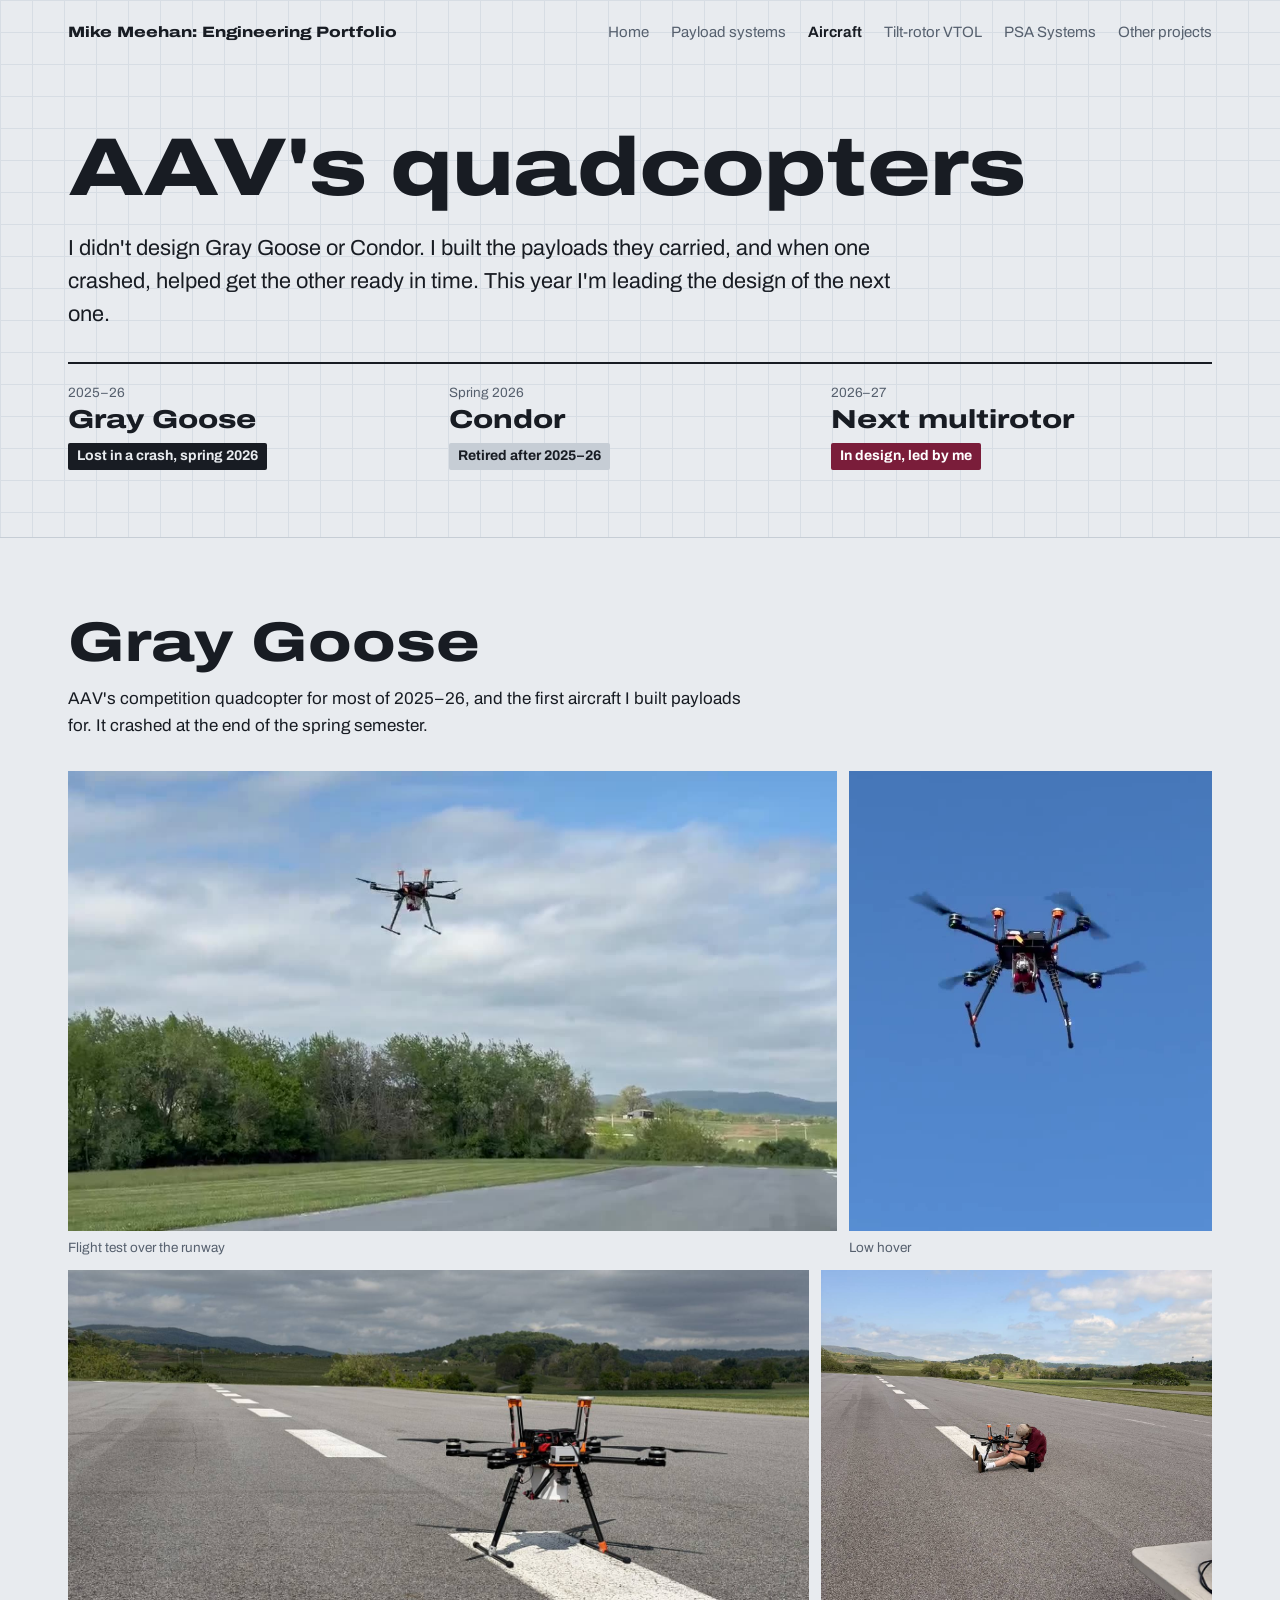
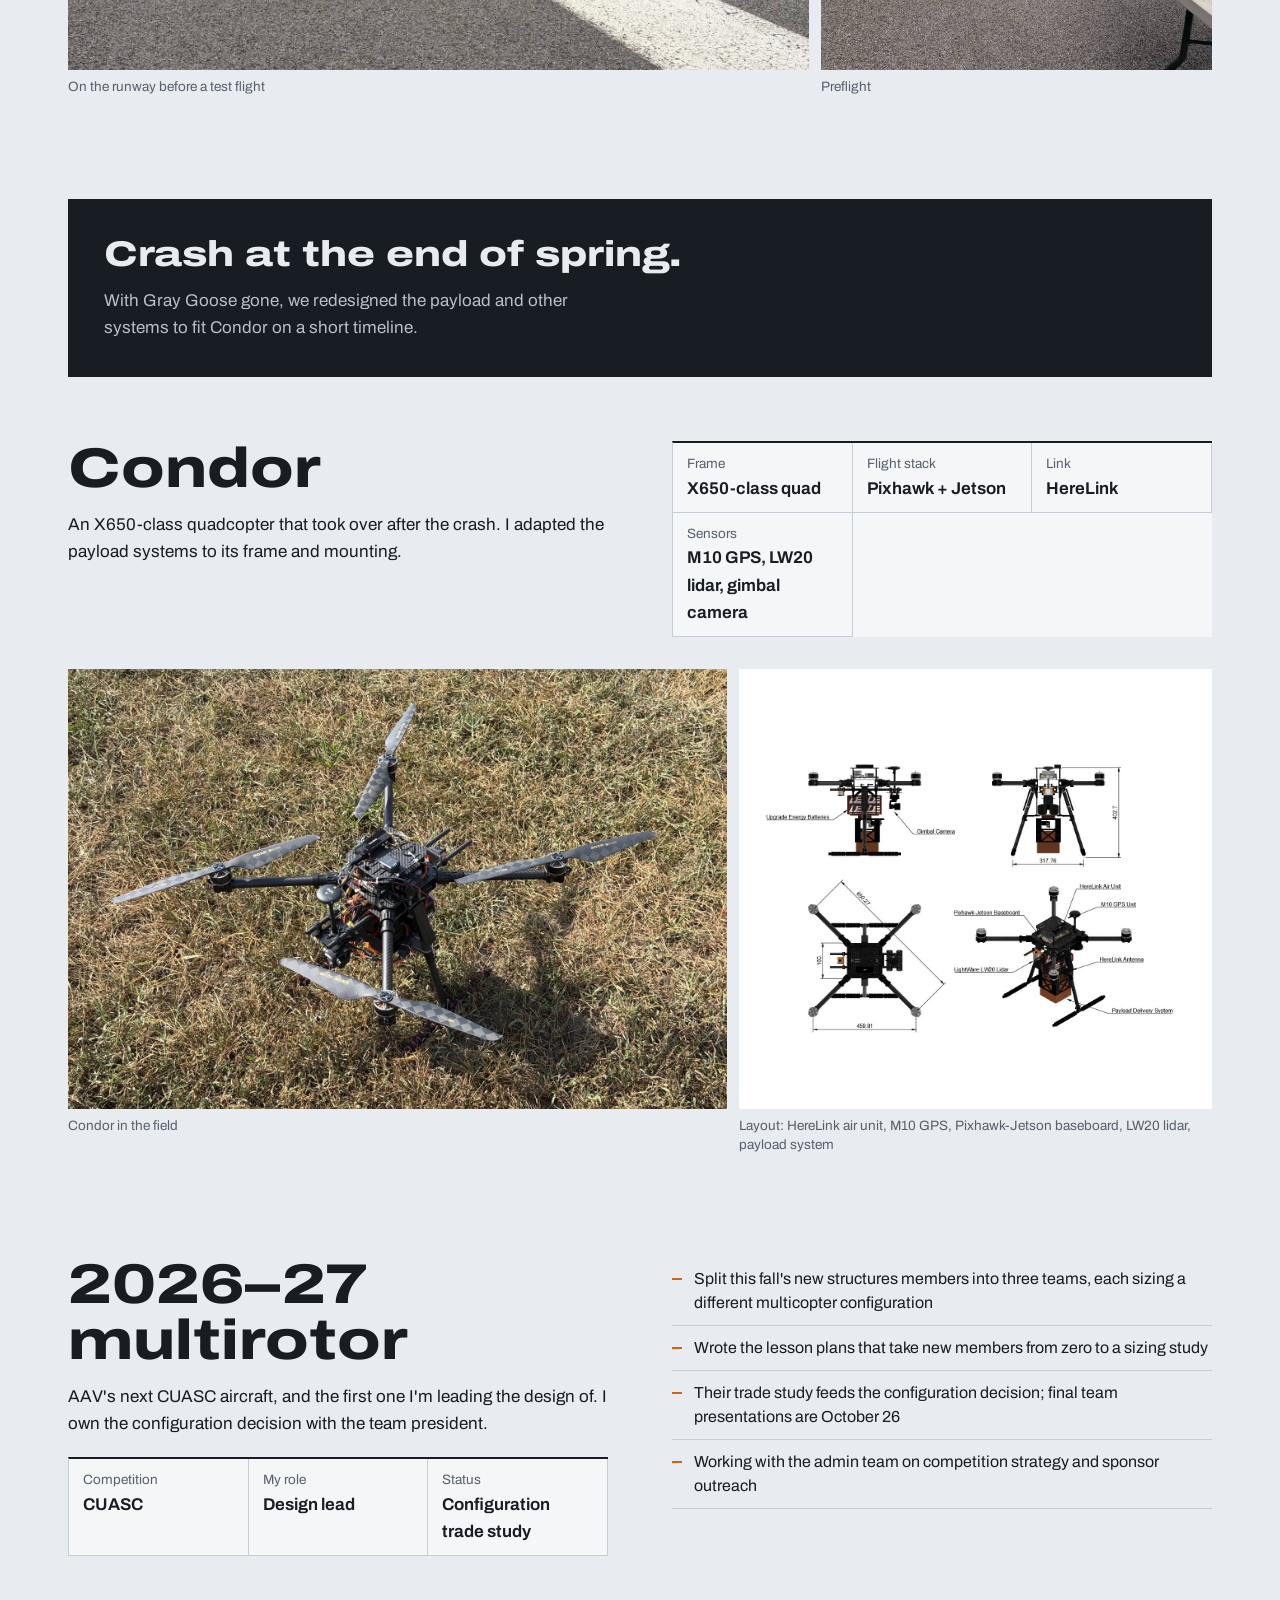
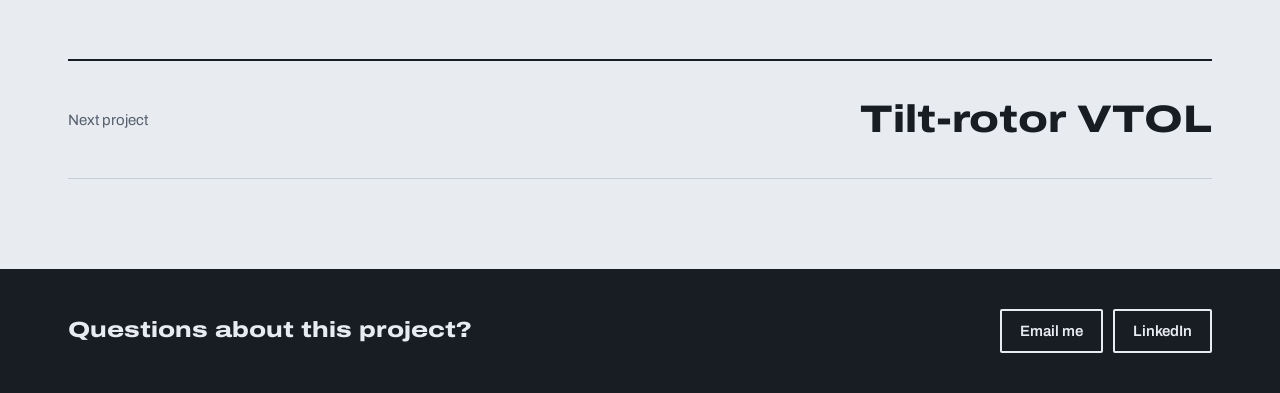
==== aircraft.html @ f9f67d90 "Portfolio site: home, payload, aircraft, VTOL, PSA, other projects Co-Authored-By: Claude Opus 5.5 <" ====
<!doctype html>
<html lang="en">
<head>
<meta charset="utf-8">
<meta name="viewport" content="width=device-width, initial-scale=1">
<title>AAV's Quadcopters | Mike Meehan</title>
<meta name="description" content="Gray Goose, Condor, and the 2026–27 multirotor Mike Meehan is leading the design of for the Autonomous Aerial Vehicle Team at Virginia Tech.">
<link rel="icon" href="img/hokiebird.webp">
<link rel="preload" href="fonts/archivo.woff2" as="font" type="font/woff2" crossorigin>
<link rel="stylesheet" href="css/site.css">
</head>
<body>

<div class="blueprint">
  <div class="wrap">
    <header class="site-header">
      <a class="brand" href="index.html">Mike Meehan: Engineering Portfolio</a>
      <nav class="nav" aria-label="Primary">
        <a href="index.html">Home</a>
        <a href="payload.html">Payload systems</a>
        <a href="aircraft.html" aria-current="page">Aircraft</a>
        <a href="vtol.html">Tilt-rotor VTOL</a>
        <a href="psa.html">PSA Systems</a>
        <a href="other-projects.html">Other projects</a>
      </nav>
    </header>
    <div class="page-head">
      <h1 class="page-title">AAV's quadcopters</h1>
      <p class="page-intro">I didn't design Gray Goose or Condor. I built the payloads they carried, and when one crashed, helped get the other ready in time. This year I'm leading the design of the next one.</p>
      <ol class="lineage">
        <li><a href="#graygoose"><small>2025–26</small><b>Gray Goose</b><span class="chip chip-dark">Lost in a crash, spring 2026</span></a></li>
        <li><a href="#condor"><small>Spring 2026</small><b>Condor</b><span class="chip chip-gray">Retired after 2025–26</span></a></li>
        <li><a href="#next"><small>2026–27</small><b>Next multirotor</b><span class="chip">In design, led by me</span></a></li>
      </ol>
    </div>
  </div>
</div>

<main class="wrap body">
  <section id="graygoose" class="block">
    <div class="split">
      <div>
        <h2 class="h-big" style="margin-bottom:14px">Gray Goose</h2>
        <p>AAV's competition quadcopter for most of 2025–26, and the first aircraft I built payloads for. It crashed at the end of the spring semester.</p>
      </div>
      <!-- Fill in the specs and remove the hidden attribute to show this table. -->
      <dl class="tb" hidden>
        <div><dt>Frame</dt><dd>[frame / class]</dd></div>
        <div><dt>Flight stack</dt><dd>[autopilot / companion]</dd></div>
        <div><dt>MTOW</dt><dd>[lb]</dd></div>
        <div><dt>My part</dt><dd>Payload integration</dd></div>
      </dl>
    </div>
    <div class="row">
      <figure style="flex:3 1 520px">
        <div class="media sky" style="--h:460px"><video src="video/graygoose-flight-wide.mp4" poster="video/graygoose-flight-wide.jpg" autoplay muted loop playsinline aria-label="Gray Goose flying above a runway"></video></div>
        <figcaption class="cap">Flight test over the runway</figcaption>
      </figure>
      <figure style="flex:1 1 280px">
        <div class="media sky tall" style="--h:460px"><video src="video/graygoose-flight-close.mp4" poster="video/graygoose-flight-close.jpg" autoplay muted loop playsinline aria-label="Gray Goose hovering close to the camera"></video></div>
        <figcaption class="cap">Low hover</figcaption>
      </figure>
    </div>
    <div class="row">
      <figure style="flex:2 1 520px">
        <div class="media" style="--h:400px"><img src="img/graygoose-runway.jpg" alt="Gray Goose on a runway with mountains behind" loading="lazy"></div>
        <figcaption class="cap">On the runway before a test flight</figcaption>
      </figure>
      <figure style="flex:1 1 280px">
        <div class="media tall" style="--h:400px"><img src="img/graygoose-runway-prep.jpg" alt="Team member prepping Gray Goose on the runway" loading="lazy"></div>
        <figcaption class="cap">Preflight</figcaption>
      </figure>
    </div>
  </section>

  <section id="condor" class="block">
    <div class="callout">
      <b>Crash at the end of spring.</b>
      <span>With Gray Goose gone, we redesigned the payload and other systems to fit Condor on a short timeline.</span>
    </div>
    <div class="split">
      <div>
        <h2 class="h-big" style="margin-bottom:14px">Condor</h2>
        <p>An X650-class quadcopter that took over after the crash. I adapted the payload systems to its frame and mounting.</p>
      </div>
      <dl class="tb">
        <div><dt>Frame</dt><dd>X650-class quad</dd></div>
        <div><dt>Flight stack</dt><dd>Pixhawk + Jetson</dd></div>
        <div><dt>Link</dt><dd>HereLink</dd></div>
        <div><dt>Sensors</dt><dd>M10 GPS, LW20 lidar, gimbal camera</dd></div>
      </dl>
    </div>
    <div class="row">
      <figure style="flex:3 1 520px">
        <div class="media" style="--h:440px"><img src="img/condor-0580.jpg" alt="Condor quadcopter sitting on dry grass, seen from above" loading="lazy"></div>
        <figcaption class="cap">Condor in the field</figcaption>
      </figure>
      <figure style="flex:2 1 380px">
        <div class="sheet" style="--h:440px"><img src="img/condor-layout.jpg" alt="Four-view drawing of Condor with component labels" loading="lazy"></div>
        <figcaption class="cap">Layout: HereLink air unit, M10 GPS, Pixhawk-Jetson baseboard, LW20 lidar, payload system</figcaption>
      </figure>
    </div>
  </section>

  <section id="next" class="block">
    <div class="split">
      <div>
        <h2 class="h-big" style="margin-bottom:14px">2026–27 multirotor</h2>
        <p style="margin-bottom:20px">AAV's next CUASC aircraft, and the first one I'm leading the design of. I own the configuration decision with the team president.</p>
        <dl class="tb">
          <div><dt>Competition</dt><dd>CUASC</dd></div>
          <div><dt>My role</dt><dd>Design lead</dd></div>
          <div><dt>Status</dt><dd>Configuration trade study</dd></div>
        </dl>
      </div>
      <ul class="ticks">
        <li>Split this fall's new structures members into three teams, each sizing a different multicopter configuration</li>
        <li>Wrote the lesson plans that take new members from zero to a sizing study</li>
        <li>Their trade study feeds the configuration decision; final team presentations are October 26</li>
        <li>Working with the admin team on competition strategy and sponsor outreach</li>
      </ul>
    </div>
    <!-- Add a trade study figure or concept CAD here once the configuration is picked:
    <figure>
      <div class="sheet" style="--h:440px"><img src="img/multirotor-concept.jpg" alt="" loading="lazy"></div>
      <figcaption class="cap"></figcaption>
    </figure>
    -->
  </section>

  <a class="next" href="vtol.html"><span>Next project</span><b>Tilt-rotor VTOL</b></a>
</main>

<footer class="footer-mini">
  <div class="wrap">
    <p>Questions about this project?</p>
    <div class="cta">
      <a class="btn btn-light" href="mailto:mike.r.meehan01@gmail.com">Email me</a>
      <a class="btn btn-light" href="https://www.linkedin.com/in/michael-r-meehan" target="_blank" rel="noopener">LinkedIn</a>
      <a class="btn btn-light resume-link" href="resume.pdf" target="_blank" rel="noopener" hidden>Resume (PDF)</a>
    </div>
  </div>
</footer>

<script src="js/site.js"></script>
</body>
</html>
---- css/site.css ----
@font-face{font-family:"Archivo";src:url("../fonts/archivo.woff2") format("woff2");font-weight:100 900;font-stretch:62% 125%;font-display:swap}

:root{
  --ground:#E8EBEF;
  --panel:#F4F6F8;
  --ink:#181C23;
  --body:#3E4753;
  --steel:#56606E;
  --line:#C6CDD5;
  --grid:#D7DDE4;
  --maroon:#7A1D3A;
  --orange:#D9600F;
  --dash:#8E99A7;
  --slot:#DCE1E7;
  --sky:#3F6FA8;
}

*{box-sizing:border-box}
html{scroll-behavior:smooth}
body{margin:0;background:var(--ground);color:var(--ink);font-family:"Archivo",system-ui,sans-serif;font-size:17px;line-height:1.6;-webkit-font-smoothing:antialiased}
img,video{display:block;max-width:100%}
a{color:var(--ink);text-decoration-color:var(--maroon);text-decoration-thickness:2px;text-underline-offset:3px}
a:hover{color:var(--maroon)}
:focus-visible{outline:3px solid var(--orange);outline-offset:3px}
h1,h2,h3,p,ul,ol,dl,figure{margin:0}

.wide{font-variation-settings:"wdth" 125}
.semi{font-variation-settings:"wdth" 112}
.wrap{max-width:1240px;margin:0 auto;padding:0 clamp(16px,4vw,48px)}
.blueprint{background-color:var(--ground);background-image:linear-gradient(var(--grid) 1px,transparent 1px),linear-gradient(90deg,var(--grid) 1px,transparent 1px);background-size:32px 32px;border-bottom:1px solid var(--line)}

/* Header */
.site-header{display:flex;justify-content:space-between;align-items:center;gap:8px 24px;padding:10px 0;flex-wrap:wrap}
.brand{font-variation-settings:"wdth" 125;font-weight:800;font-size:15px;text-decoration:none;min-height:44px;display:inline-flex;align-items:center}
.nav{display:flex;flex-wrap:wrap;column-gap:22px;font-size:15px}
.nav a{color:var(--steel);text-decoration:none;display:inline-flex;align-items:center;min-height:44px}
.nav a:hover{color:var(--ink)}
.nav a[aria-current="page"]{color:var(--ink);font-weight:650}

/* Buttons */
.btn{display:inline-flex;align-items:center;min-height:44px;padding:0 18px;border:2px solid var(--ink);background:var(--ground);text-decoration:none;font-weight:600;font-size:15px;border-radius:2px}
.btn:hover{border-color:var(--maroon);color:var(--maroon)}
.btn-solid{background:var(--ink);color:var(--panel)}
.btn-solid:hover{background:var(--maroon);color:#fff}
.btn-light{background:transparent;border-color:var(--ground);color:var(--ground)}
.btn-light:hover{background:var(--ground);color:var(--ink);border-color:var(--ground)}
.btn-light.fill{background:var(--ground);color:var(--ink)}
.btn-light.fill:hover{background:var(--maroon);border-color:var(--maroon);color:#fff}
.cta{display:flex;flex-wrap:wrap;gap:10px}

/* Home hero */
.hero-band{position:relative;overflow:hidden}
.hero-band .wrap{position:relative;z-index:2}
.flyer{position:absolute;z-index:1;top:clamp(64px,6vw,84px);right:max(8px,calc((100% - 1240px) / 2));width:min(42%,520px);pointer-events:none;will-change:transform}
.flyer img{width:100%;height:auto;transform:scaleX(-1)}
@keyframes hover-bob{0%,100%{transform:translate(0,0) rotate(2deg)}50%{transform:translate(-6px,-14px) rotate(-1deg)}}
.bob{animation:hover-bob 5.5s ease-in-out infinite}
.hero{display:flex;flex-wrap:wrap;gap:clamp(24px,4vw,56px);align-items:flex-end;padding:clamp(28px,5vw,64px) 0 clamp(40px,5vw,72px)}
.hero-text{flex:999 1 520px;min-width:0}
.hero-name{font-size:clamp(56px,9vw,132px);font-weight:800;line-height:.94;letter-spacing:-.01em;margin-bottom:26px}
.hero-name span{color:var(--maroon)}
.lede{font-size:clamp(19px,1.8vw,23px);line-height:1.45;max-width:30em;margin-bottom:26px}
.hero .cta{margin-bottom:36px}
.roles{display:grid;grid-template-columns:repeat(auto-fit,minmax(180px,1fr));border-top:2px solid var(--ink);background:rgba(232,235,239,.9)}
.roles div{padding:12px 16px 4px 0}
.roles b{display:block;font-size:15.5px}
.roles span{display:block;font-size:14.5px;color:var(--steel);line-height:1.4}
.hero-bird{flex:1 1 360px;min-width:0;max-width:560px;display:flex;justify-content:flex-end;align-items:flex-end;align-self:stretch;min-height:clamp(300px,34vw,480px)}
.hero-bird img{width:52%;max-width:280px;height:auto;transform:scaleX(-1)}

/* Home sections */
.section{padding-top:clamp(56px,7vw,96px)}
.h-big{font-variation-settings:"wdth" 125;font-size:clamp(34px,4.4vw,56px);font-weight:800;line-height:1}
.tiles{display:flex;flex-wrap:wrap;gap:28px 16px;margin-top:24px}
.tiles + .tiles{margin-top:28px}
.tile{display:flex;flex-direction:column;text-decoration:none;color:var(--ink);min-width:0}
.tile-img{overflow:hidden;background:var(--panel);height:var(--h,320px)}
.tile-img img{width:100%;height:100%;object-fit:cover}
.tile-img.sheet img{object-fit:contain}
.tile:hover .tile-img{outline:3px solid var(--maroon);outline-offset:-3px}
.tile-label{padding-top:14px;display:flex;flex-wrap:wrap;align-items:baseline;gap:6px 14px}
.tile-t{font-variation-settings:"wdth" 125;font-size:28px;font-weight:800;line-height:1.1}
.tile:hover .tile-t{text-decoration:underline;text-decoration-color:var(--maroon);text-decoration-thickness:3px;text-underline-offset:5px}
.chip{display:inline-block;font-size:14px;font-weight:700;color:#fff;background:var(--maroon);padding:2px 9px;border-radius:2px}
.chip-dark{background:var(--ink);color:var(--ground)}
.chip-gray{background:var(--line);color:var(--ink)}
.stat-tile{background:var(--ink);color:var(--ground);display:flex;flex-direction:column;justify-content:flex-end;padding:24px}
.stat-tile b{font-variation-settings:"wdth" 125;font-size:clamp(44px,5vw,64px);font-weight:800;line-height:1}
.stat-tile span{font-size:15px;color:#B7BFC9;margin-top:6px}

.log-wrap{display:flex;flex-wrap:wrap;gap:24px clamp(24px,5vw,72px);padding:clamp(72px,8vw,112px) 0}
.log-wrap h2{flex:1 1 320px}
.log{flex:2 1 520px;min-width:0;padding:0;list-style:none;border-top:2px solid var(--ink)}
.log li{display:grid;grid-template-columns:130px minmax(0,1fr);gap:16px;padding:14px 0;border-bottom:1px solid var(--line)}
.log time{font-weight:700}
.log li.future{color:var(--maroon);font-weight:600}

/* Footers */
.footer-big{background:var(--ink);color:var(--ground);padding:clamp(56px,8vw,96px) 0 36px}
.footer-big .inner{display:flex;flex-wrap:wrap;gap:32px;align-items:flex-end;justify-content:space-between}
.footer-big h2{font-size:clamp(40px,6vw,80px);font-weight:800;line-height:1;margin-bottom:18px}
.footer-big p{max-width:34em;font-size:18px;color:#B7BFC9;margin-bottom:26px}
.footer-big small{display:block;margin-top:48px;font-size:13.5px;color:var(--dash)}
.footer-mini{background:var(--ink);color:var(--ground);padding:40px 0}
.footer-mini .wrap{display:flex;flex-wrap:wrap;gap:16px 32px;align-items:center;justify-content:space-between}
.footer-mini p{font-variation-settings:"wdth" 125;font-size:22px;font-weight:800}

/* Project pages */
.page-head{padding:clamp(36px,5vw,72px) 0 clamp(36px,4vw,56px)}
.page-title{font-variation-settings:"wdth" 125;font-size:clamp(42px,6.4vw,88px);font-weight:800;line-height:.98;letter-spacing:-.01em;max-width:13em;margin-bottom:24px}
.page-intro{font-size:clamp(19px,1.7vw,22px);line-height:1.5;max-width:38em;margin-bottom:32px}
.body{padding-top:clamp(48px,6vw,80px);padding-bottom:clamp(56px,7vw,96px)}
.tb{display:grid;grid-template-columns:repeat(auto-fit,minmax(170px,1fr));border-top:2px solid var(--ink);border-left:1px solid var(--line);background:var(--panel)}
.tb div{padding:10px 14px;border-right:1px solid var(--line);border-bottom:1px solid var(--line)}
.tb dt{font-size:13.5px;color:var(--steel)}
.tb dd{margin:0;font-weight:650}
.tb dd.win{color:var(--maroon)}
.tb.one{grid-template-columns:1fr}
.tb.specs dd{font-size:21px;font-variation-settings:"wdth" 112;font-weight:700;line-height:1.25}
.split{display:flex;flex-wrap:wrap;gap:24px clamp(24px,5vw,72px);margin-bottom:32px}
.split > *{flex:1 1 420px;min-width:0}
.split p{max-width:40em}
.ticks{padding:0;list-style:none}
.ticks li{position:relative;padding:10px 0 10px 22px;border-bottom:1px solid var(--line);font-size:16px;line-height:1.5}
.ticks li::before{content:"";position:absolute;left:0;top:21px;width:10px;height:2px;background:var(--orange)}
.h-sec{font-variation-settings:"wdth" 125;font-size:clamp(32px,4.2vw,56px);font-weight:800;line-height:1}
.h-sub{font-variation-settings:"wdth" 112;font-size:clamp(22px,2.4vw,28px);font-weight:750;margin-bottom:6px}
.muted{color:var(--steel)}
.sec-h{display:flex;flex-wrap:wrap;align-items:baseline;gap:8px 18px;padding-top:20px;border-top:3px solid var(--ink);margin-bottom:24px}
.block{margin-bottom:clamp(64px,8vw,112px)}

/* Media */
.row{display:flex;flex-wrap:wrap;gap:12px;margin-bottom:12px}
.row.gap-after{margin-bottom:clamp(48px,6vw,72px)}
.row figure{min-width:0}
.row figure.clip{max-width:440px}
.media,.sheet{height:var(--h,400px);overflow:hidden}
.media{background:var(--panel)}
.media.sky{background:var(--sky)}
.media img,.media video{width:100%;height:100%;object-fit:cover}
.sheet{background:#fff;display:flex;align-items:center;justify-content:center;padding:14px}
.sheet img{max-width:100%;max-height:100%;object-fit:contain}
.cap{font-size:13.5px;color:var(--steel);padding-top:8px;line-height:1.4}

/* Payload category links */
.cats{display:flex;flex-wrap:wrap;gap:12px;margin-bottom:clamp(56px,7vw,96px)}
.cat{flex:1 1 380px;min-width:0;display:flex;gap:18px;text-decoration:none;background:var(--panel);border:1px solid var(--line);border-top:3px solid var(--ink)}
.cat:hover{border-top-color:var(--maroon)}
.cat:hover .cat-t{color:var(--maroon)}
.cat-img{flex:0 0 38%;min-height:150px;overflow:hidden;background:#fff}
.cat-img img{width:100%;height:100%;object-fit:cover}
.cat-img.contain img{object-fit:contain;padding:8px}
.cat-text{padding:18px 18px 18px 0;display:flex;flex-direction:column;justify-content:center;gap:4px}
.cat-text small{font-size:13.5px;color:var(--steel)}
.cat-t{font-variation-settings:"wdth" 125;font-size:clamp(22px,2.2vw,28px);font-weight:800;line-height:1.1}
.cat-text span{font-size:15px;color:var(--body)}

/* Aircraft */
.lineage{padding:0;list-style:none;display:grid;grid-template-columns:repeat(auto-fit,minmax(240px,1fr));border-top:2px solid var(--ink)}
.lineage li{padding:14px 18px 16px 0}
.lineage a{text-decoration:none;display:block}
.lineage small{font-size:13.5px;color:var(--steel)}
.lineage b{display:block;font-variation-settings:"wdth" 125;font-size:26px;font-weight:800;line-height:1.15;margin-bottom:6px}
.lineage a:hover b{color:var(--maroon)}
.callout{background:var(--ink);color:var(--ground);padding:clamp(24px,3vw,36px);margin-bottom:clamp(40px,5vw,64px);display:flex;flex-wrap:wrap;gap:12px 40px;align-items:baseline}
.callout b{font-variation-settings:"wdth" 125;font-size:clamp(24px,2.8vw,36px);font-weight:800;line-height:1.1}
.callout span{color:#B7BFC9;max-width:52ch}

/* PSA altitude scale */
.altscale{position:relative;height:460px;background:var(--ink);color:var(--ground);flex:1 1 340px;max-width:460px}
.altscale .tick{position:absolute;left:18px;right:18px;border-top:1px solid #3A4250;font-size:13px;color:#9AA4B1;padding-top:2px}
.altscale .band{position:absolute;left:96px;right:18px;top:12%;height:12%;background:var(--maroon);display:flex;align-items:center;padding:0 14px;font-weight:700;font-size:15px;color:#fff}
.altscale .note{position:absolute;left:96px;right:18px;top:27%;font-size:14px;line-height:1.35}
.altscale .sea{position:absolute;left:18px;right:18px;bottom:0;border-top:2px solid var(--ground);font-size:13px;color:#9AA4B1;padding:4px 0 8px}

/* Other projects */
.kit{display:grid;grid-template-columns:repeat(auto-fit,minmax(220px,1fr));border-top:2px solid var(--ink);margin-bottom:clamp(56px,7vw,88px)}
.kit div{padding:16px 20px 16px 0}
.kit dt{font-weight:700;margin-bottom:4px}
.kit dd{margin:0;color:var(--steel);font-size:15.5px}

.next{display:flex;justify-content:space-between;align-items:center;gap:16px;flex-wrap:wrap;text-decoration:none;padding:28px 0;border-top:2px solid var(--ink);border-bottom:1px solid var(--line)}
.next span{color:var(--steel);font-size:15px}
.next b{font-variation-settings:"wdth" 125;font-size:clamp(26px,3vw,40px);font-weight:800}
.next:hover b{color:var(--maroon)}

[hidden]{display:none !important}

@media (max-width:560px){
  .log li{grid-template-columns:1fr;gap:2px}
  .flyer{width:62%;top:150px;right:0}
  .hero-bird{min-height:0;align-self:auto}
  .hero-bird img{width:44%}
  .media,.sheet,.tile-img{height:auto;aspect-ratio:var(--ar,4/3)}
  .media.tall{--ar:3/4}
  .cat{flex-direction:column;gap:0}
  .cat-img{flex-basis:auto;height:160px}
  .cat-text{padding:16px}
}
@media (prefers-reduced-motion:reduce){
  html{scroll-behavior:auto}
  .bob{animation:none}
}
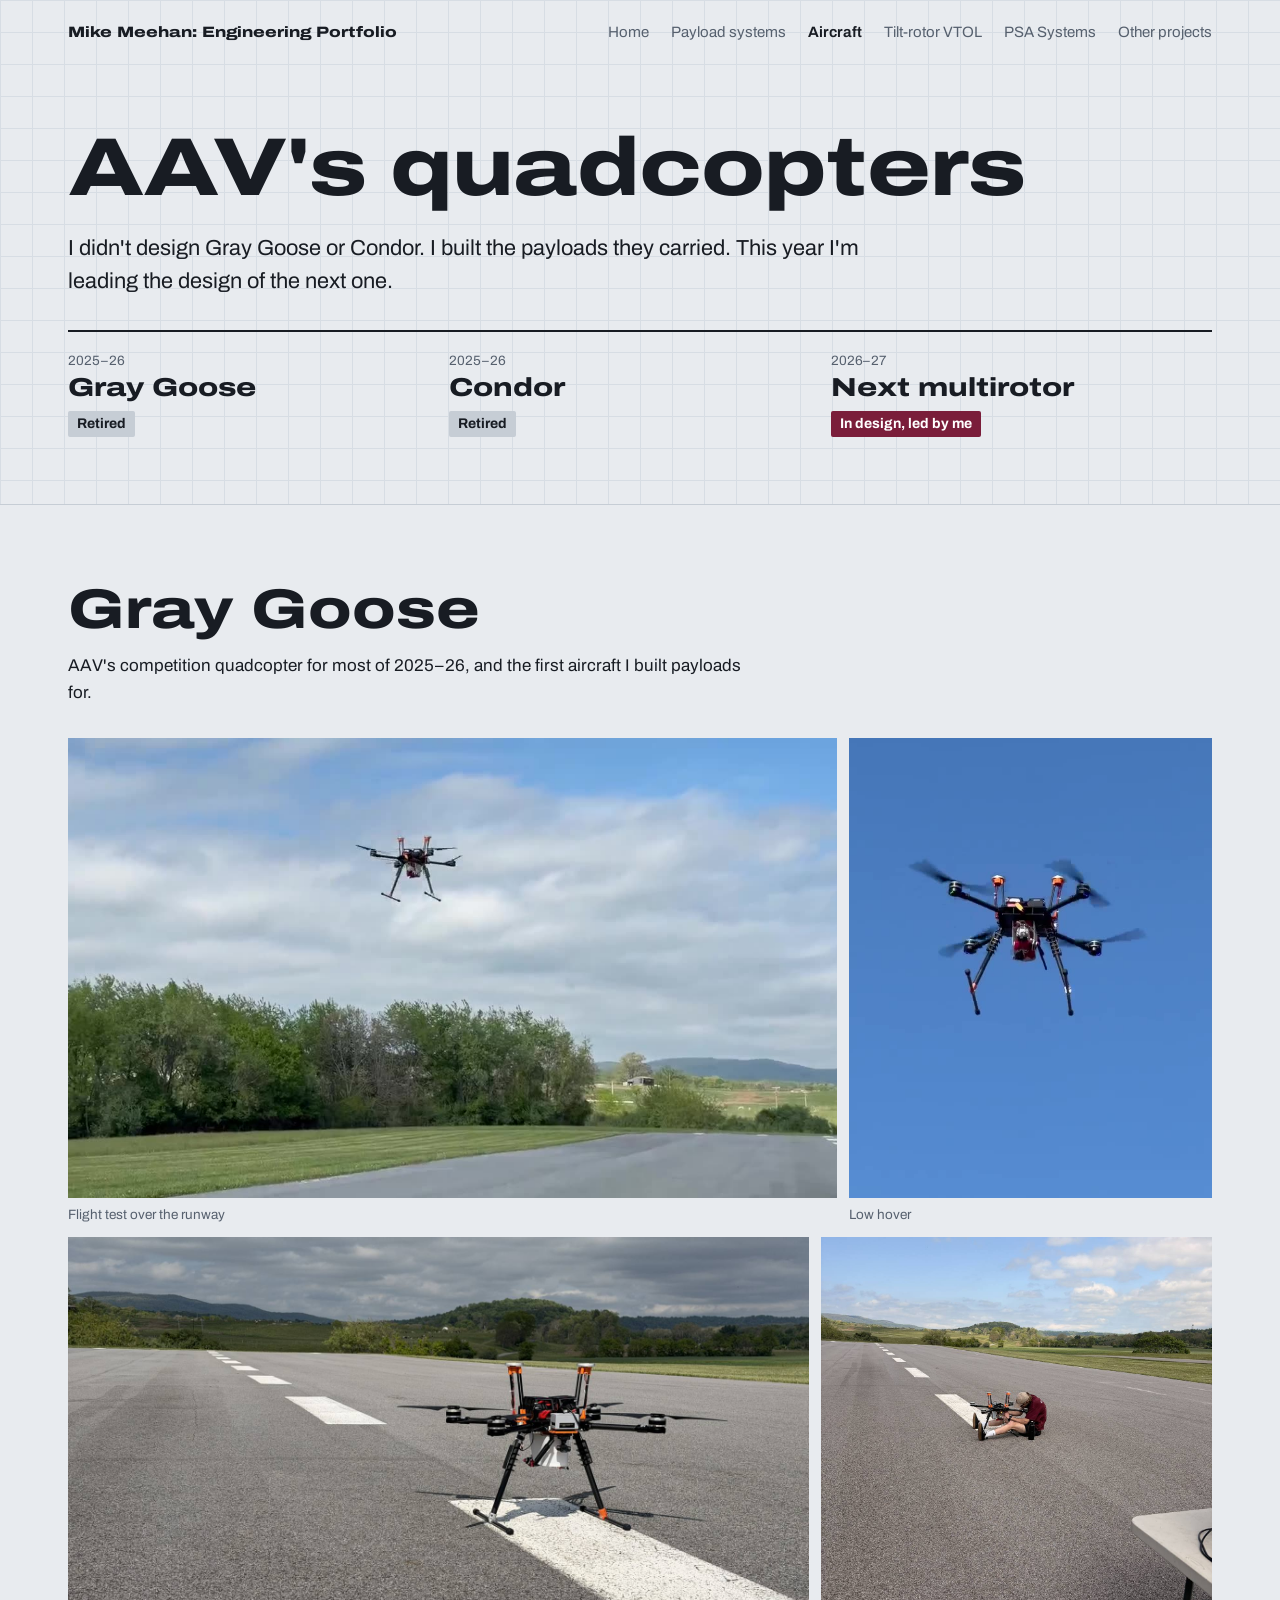
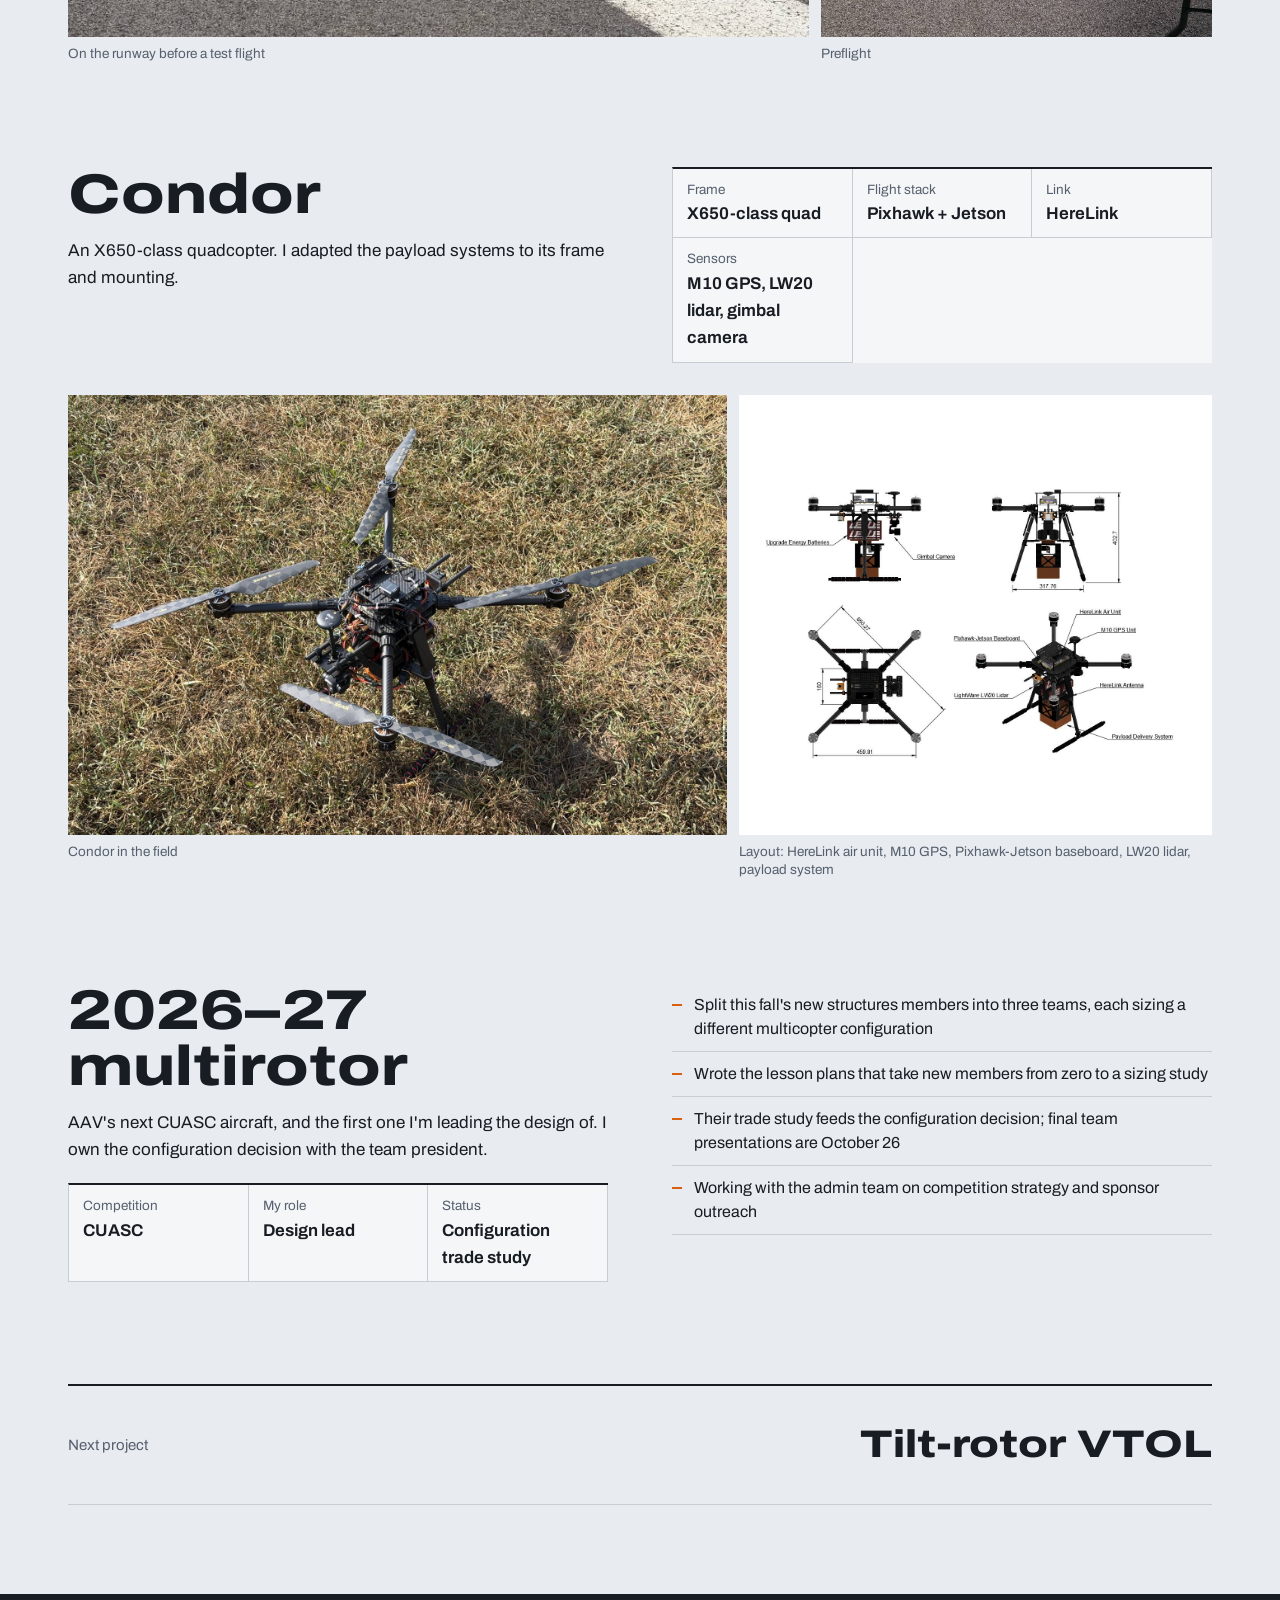
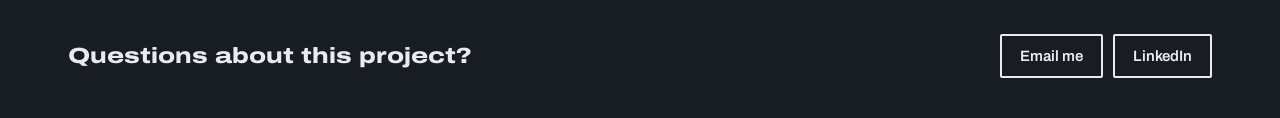
==== commit d09e70b2: "Drop Gray Goose crash mentions, beacon schematic on home tile, PSA summer 2026 Co-Authored-By: Claud" ====
--- a/aircraft.html
+++ b/aircraft.html
@@ -26,10 +26,10 @@
     </header>
     <div class="page-head">
       <h1 class="page-title">AAV's quadcopters</h1>
-      <p class="page-intro">I didn't design Gray Goose or Condor. I built the payloads they carried, and when one crashed, helped get the other ready in time. This year I'm leading the design of the next one.</p>
+      <p class="page-intro">I didn't design Gray Goose or Condor. I built the payloads they carried. This year I'm leading the design of the next one.</p>
       <ol class="lineage">
-        <li><a href="#graygoose"><small>2025–26</small><b>Gray Goose</b><span class="chip chip-dark">Lost in a crash, spring 2026</span></a></li>
-        <li><a href="#condor"><small>Spring 2026</small><b>Condor</b><span class="chip chip-gray">Retired after 2025–26</span></a></li>
+        <li><a href="#graygoose"><small>2025–26</small><b>Gray Goose</b><span class="chip chip-gray">Retired</span></a></li>
+        <li><a href="#condor"><small>2025–26</small><b>Condor</b><span class="chip chip-gray">Retired</span></a></li>
         <li><a href="#next"><small>2026–27</small><b>Next multirotor</b><span class="chip">In design, led by me</span></a></li>
       </ol>
     </div>
@@ -41,7 +41,7 @@
     <div class="split">
       <div>
         <h2 class="h-big" style="margin-bottom:14px">Gray Goose</h2>
-        <p>AAV's competition quadcopter for most of 2025–26, and the first aircraft I built payloads for. It crashed at the end of the spring semester.</p>
+        <p>AAV's competition quadcopter for most of 2025–26, and the first aircraft I built payloads for.</p>
       </div>
       <!-- Fill in the specs and remove the hidden attribute to show this table. -->
       <dl class="tb" hidden>
@@ -74,14 +74,10 @@
   </section>
 
   <section id="condor" class="block">
-    <div class="callout">
-      <b>Crash at the end of spring.</b>
-      <span>With Gray Goose gone, we redesigned the payload and other systems to fit Condor on a short timeline.</span>
-    </div>
     <div class="split">
       <div>
         <h2 class="h-big" style="margin-bottom:14px">Condor</h2>
-        <p>An X650-class quadcopter that took over after the crash. I adapted the payload systems to its frame and mounting.</p>
+        <p>An X650-class quadcopter. I adapted the payload systems to its frame and mounting.</p>
       </div>
       <dl class="tb">
         <div><dt>Frame</dt><dd>X650-class quad</dd></div>
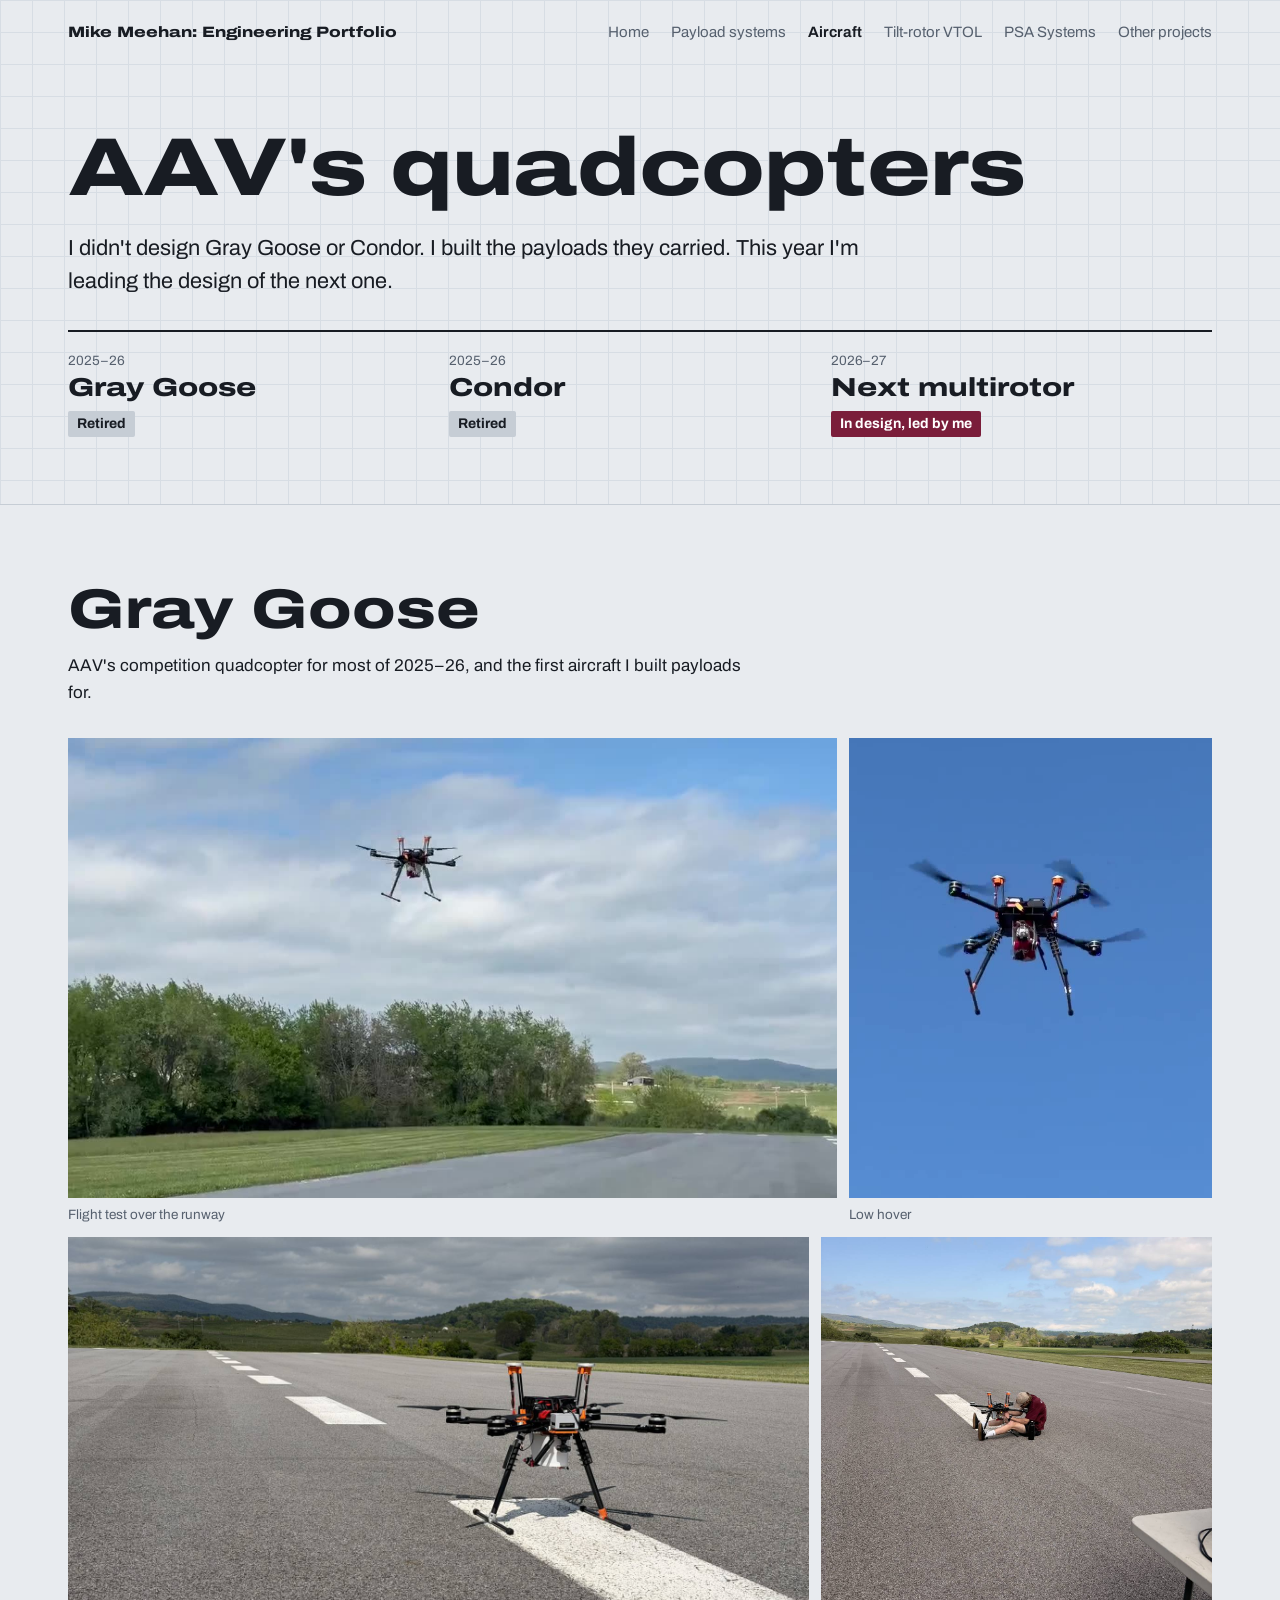
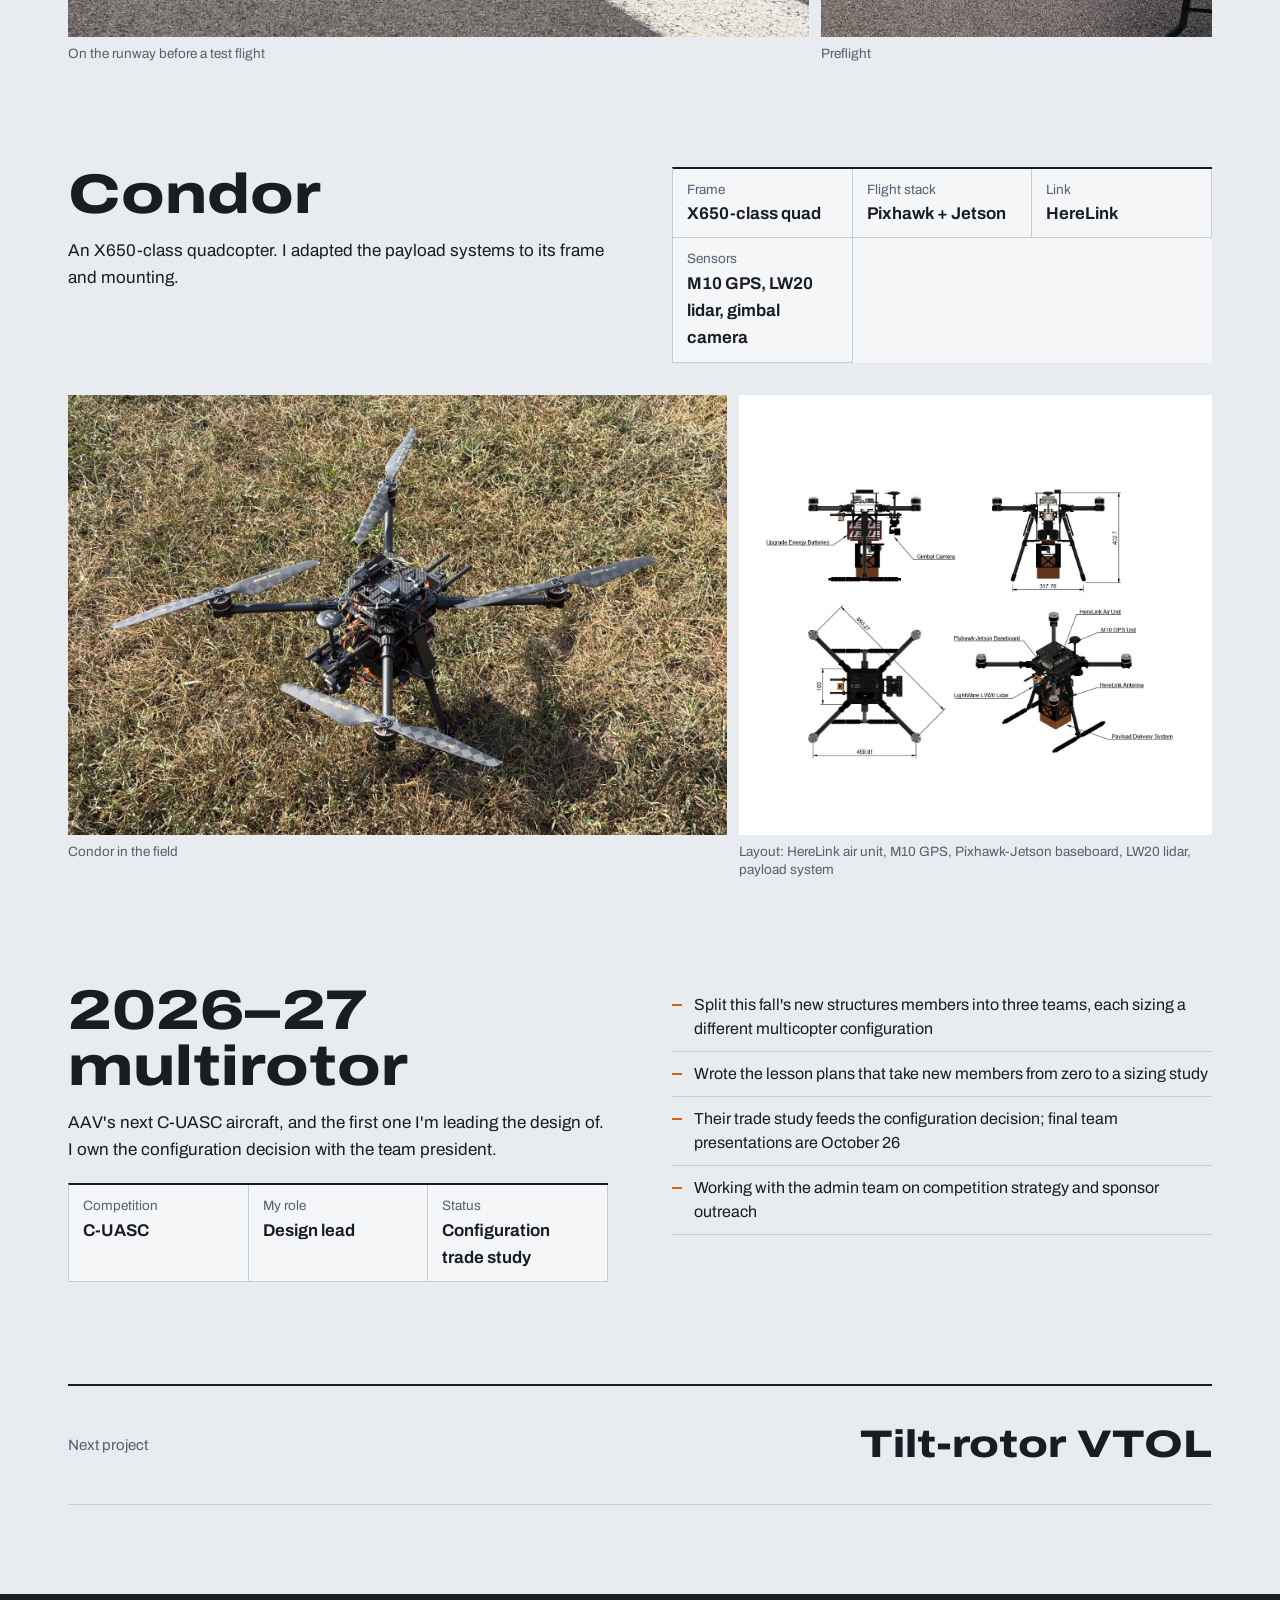
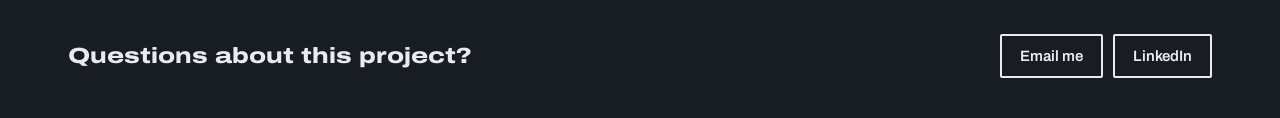
==== commit 9d72da98: "Payload page rewrite, first drop test clip, beacon wrap CAD, headshot, C-UASC, fixed tab title Co-Au" ====
--- a/aircraft.html
+++ b/aircraft.html
@@ -3,7 +3,7 @@
 <head>
 <meta charset="utf-8">
 <meta name="viewport" content="width=device-width, initial-scale=1">
-<title>AAV's Quadcopters | Mike Meehan</title>
+<title>Mike Meehan: Engineering Portfolio</title>
 <meta name="description" content="Gray Goose, Condor, and the 2026–27 multirotor Mike Meehan is leading the design of for the Autonomous Aerial Vehicle Team at Virginia Tech.">
 <link rel="icon" href="img/hokiebird.webp">
 <link rel="preload" href="fonts/archivo.woff2" as="font" type="font/woff2" crossorigin>
@@ -102,9 +102,9 @@
     <div class="split">
       <div>
         <h2 class="h-big" style="margin-bottom:14px">2026–27 multirotor</h2>
-        <p style="margin-bottom:20px">AAV's next CUASC aircraft, and the first one I'm leading the design of. I own the configuration decision with the team president.</p>
+        <p style="margin-bottom:20px">AAV's next C-UASC aircraft, and the first one I'm leading the design of. I own the configuration decision with the team president.</p>
         <dl class="tb">
-          <div><dt>Competition</dt><dd>CUASC</dd></div>
+          <div><dt>Competition</dt><dd>C-UASC</dd></div>
           <div><dt>My role</dt><dd>Design lead</dd></div>
           <div><dt>Status</dt><dd>Configuration trade study</dd></div>
         </dl>
--- a/css/site.css
+++ b/css/site.css
@@ -94,6 +94,16 @@
 .log li{display:grid;grid-template-columns:130px minmax(0,1fr);gap:16px;padding:14px 0;border-bottom:1px solid var(--line)}
 .log time{font-weight:700}
 .log li.future{color:var(--maroon);font-weight:600}
+
+/* About */
+.about{display:flex;flex-wrap:wrap;gap:28px clamp(28px,5vw,72px);align-items:center;padding-top:clamp(56px,7vw,96px)}
+.about-photo{flex:0 0 auto;width:clamp(200px,22vw,280px);position:relative;margin:0 14px 14px 0}
+.about-photo::before{content:"";position:absolute;inset:14px -14px -14px 14px;background:var(--maroon)}
+.about-photo img{position:relative;width:100%;height:auto;aspect-ratio:1;object-fit:cover}
+.about-text{flex:1 1 420px;min-width:0}
+.about-text h2{margin-bottom:16px}
+.about-text p{max-width:40em;font-size:clamp(17px,1.5vw,19px);color:var(--body)}
+.about-text p + p{margin-top:12px}
 
 /* Footers */
 .footer-big{background:var(--ink);color:var(--ground);padding:clamp(56px,8vw,96px) 0 36px}
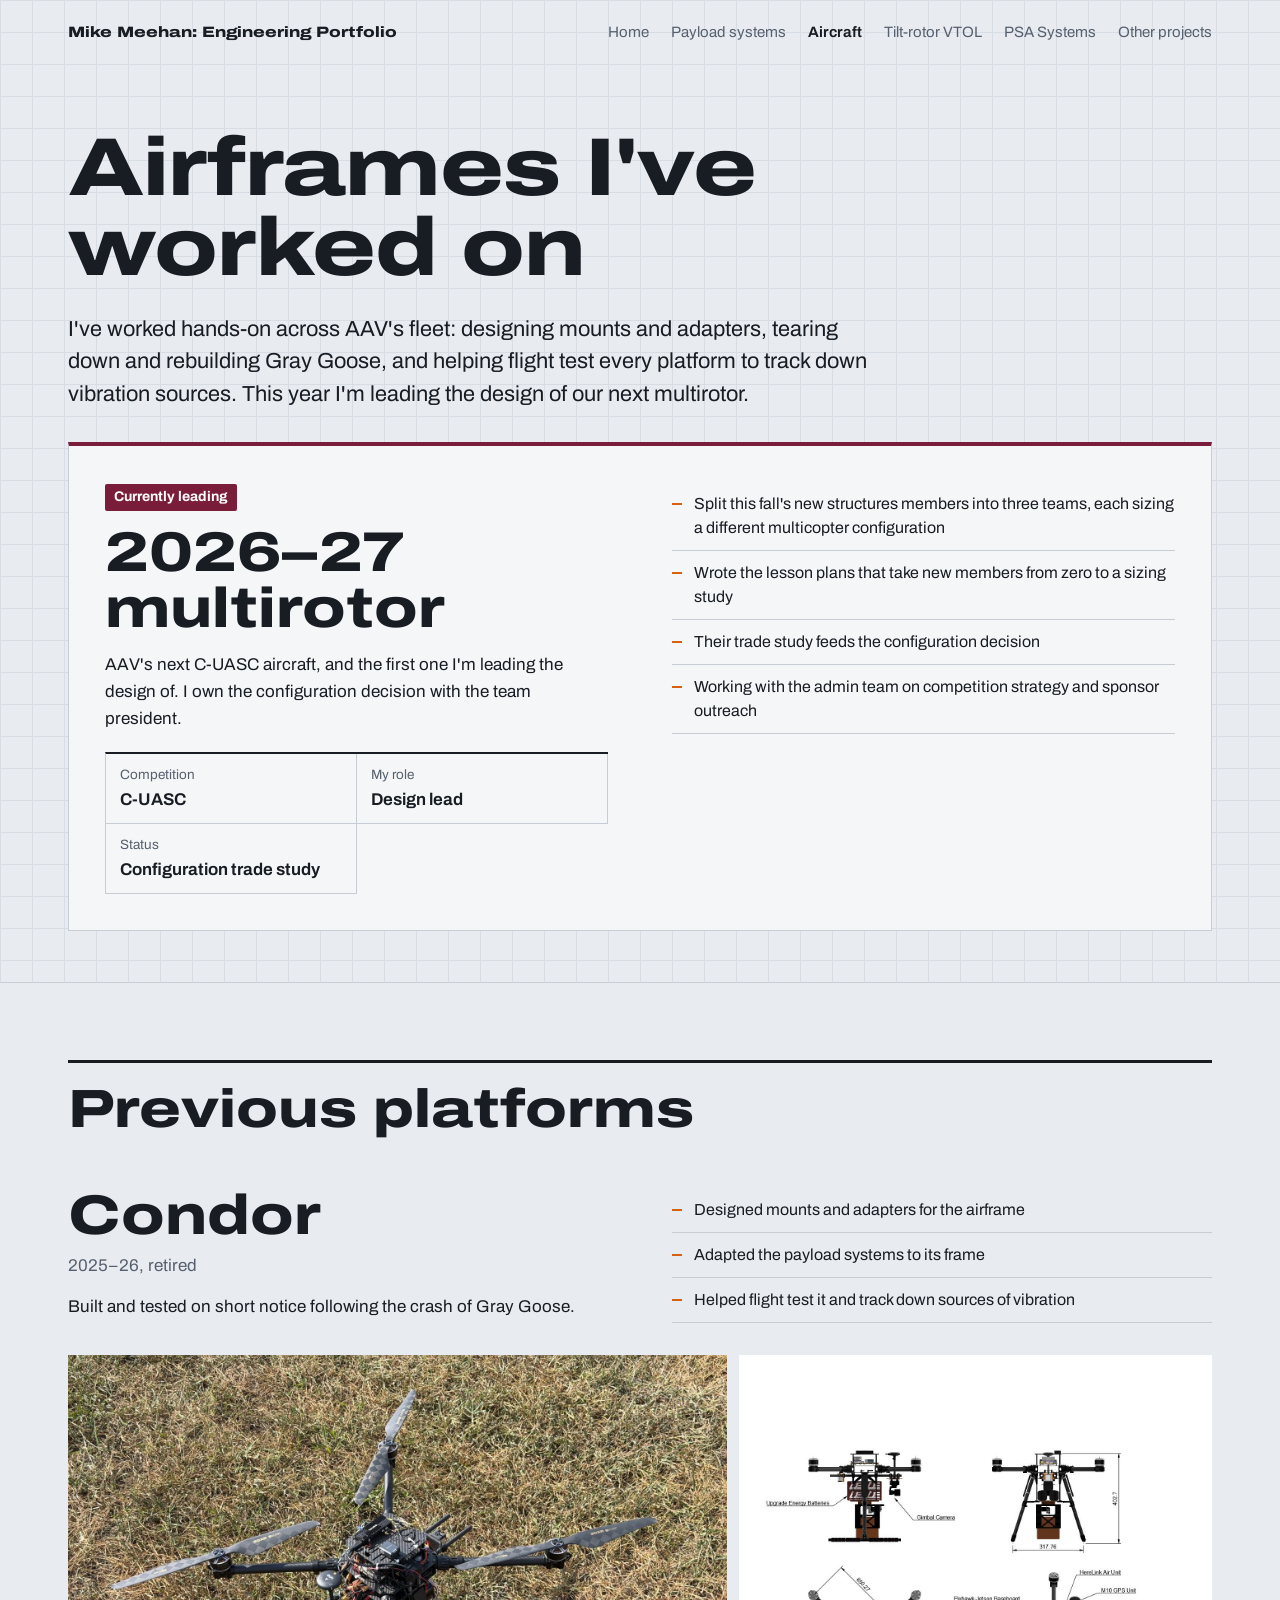
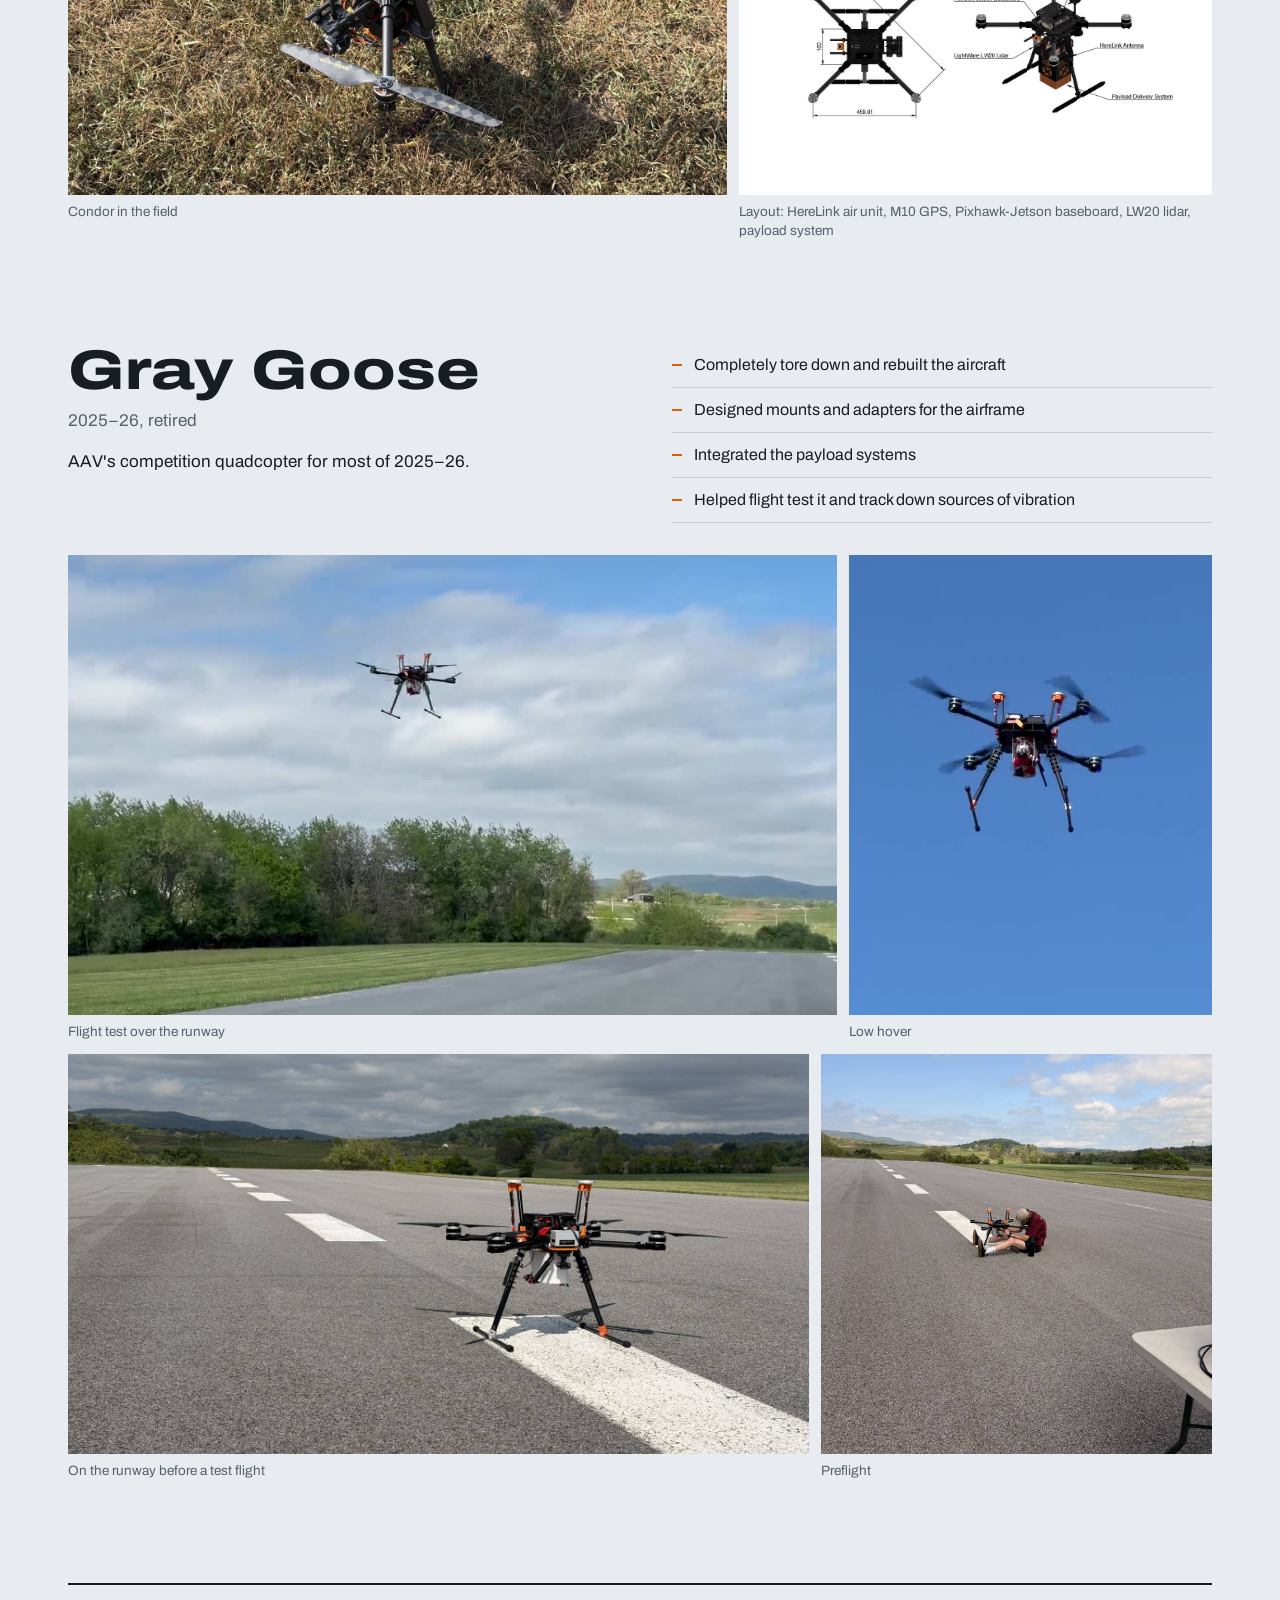
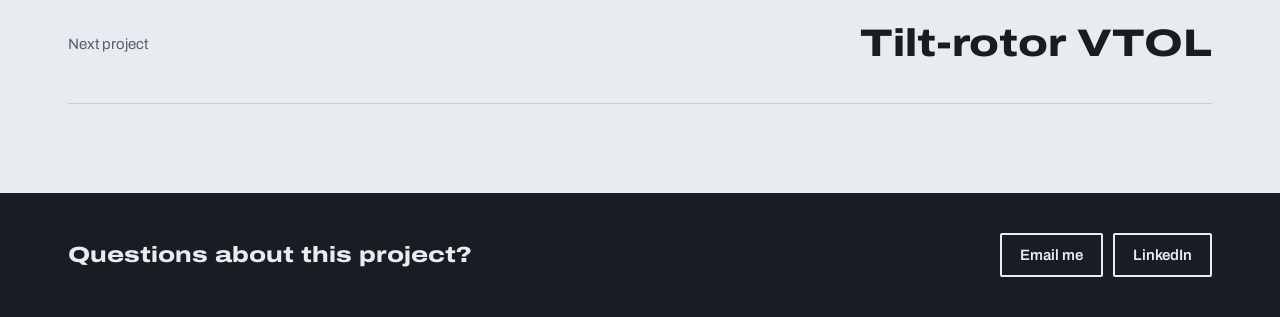
==== commit f92b26ae: "Aircraft page: lead with current multirotor, expand work on Gray Goose and Condor Co-Authored-By: Cl" ====
--- a/aircraft.html
+++ b/aircraft.html
@@ -4,7 +4,7 @@
 <meta charset="utf-8">
 <meta name="viewport" content="width=device-width, initial-scale=1">
 <title>Mike Meehan: Engineering Portfolio</title>
-<meta name="description" content="Gray Goose, Condor, and the 2026–27 multirotor Mike Meehan is leading the design of for the Autonomous Aerial Vehicle Team at Virginia Tech.">
+<meta name="description" content="Airframes Mike Meehan has worked on: the 2026–27 multirotor he is leading the design of, Condor, and Gray Goose, for the Autonomous Aerial Vehicle Team at Virginia Tech.">
 <link rel="icon" href="img/hokiebird.webp">
 <link rel="preload" href="fonts/archivo.woff2" as="font" type="font/woff2" crossorigin>
 <link rel="stylesheet" href="css/site.css">
@@ -25,31 +25,80 @@
       </nav>
     </header>
     <div class="page-head">
-      <h1 class="page-title">AAV's quadcopters</h1>
-      <p class="page-intro">I didn't design Gray Goose or Condor. I built the payloads they carried. This year I'm leading the design of the next one.</p>
-      <ol class="lineage">
-        <li><a href="#graygoose"><small>2025–26</small><b>Gray Goose</b><span class="chip chip-gray">Retired</span></a></li>
-        <li><a href="#condor"><small>2025–26</small><b>Condor</b><span class="chip chip-gray">Retired</span></a></li>
-        <li><a href="#next"><small>2026–27</small><b>Next multirotor</b><span class="chip">In design, led by me</span></a></li>
-      </ol>
+      <h1 class="page-title">Airframes I've worked on</h1>
+      <p class="page-intro">I've worked hands-on across AAV's fleet: designing mounts and adapters, tearing down and rebuilding Gray Goose, and helping flight test every platform to track down vibration sources. This year I'm leading the design of our next multirotor.</p>
+
+      <section id="next" class="feature" aria-labelledby="next-h">
+        <div class="split" style="margin-bottom:0">
+          <div>
+            <span class="chip">Currently leading</span>
+            <h2 id="next-h" class="h-big" style="margin:14px 0">2026–27 multirotor</h2>
+            <p style="margin-bottom:20px">AAV's next C-UASC aircraft, and the first one I'm leading the design of. I own the configuration decision with the team president.</p>
+            <dl class="tb">
+              <div><dt>Competition</dt><dd>C-UASC</dd></div>
+              <div><dt>My role</dt><dd>Design lead</dd></div>
+              <div><dt>Status</dt><dd>Configuration trade study</dd></div>
+            </dl>
+          </div>
+          <ul class="ticks">
+            <li>Split this fall's new structures members into three teams, each sizing a different multicopter configuration</li>
+            <li>Wrote the lesson plans that take new members from zero to a sizing study</li>
+            <li>Their trade study feeds the configuration decision</li>
+            <li>Working with the admin team on competition strategy and sponsor outreach</li>
+          </ul>
+        </div>
+        <!-- Add a trade study figure or concept CAD here once the configuration is picked:
+        <figure style="margin-top:28px">
+          <div class="sheet" style="--h:440px"><img src="img/multirotor-concept.jpg" alt="" loading="lazy"></div>
+          <figcaption class="cap"></figcaption>
+        </figure>
+        -->
+      </section>
     </div>
   </div>
 </div>
 
 <main class="wrap body">
+  <div class="sec-h" style="margin-bottom:clamp(36px,4vw,56px)"><h2 class="h-sec">Previous platforms</h2></div>
+
+  <section id="condor" class="block">
+    <div class="split">
+      <div>
+        <h3 class="h-big" style="margin-bottom:8px">Condor</h3>
+        <p class="muted" style="margin-bottom:14px">2025–26, retired</p>
+        <p>Built and tested on short notice following the crash of Gray Goose.</p>
+      </div>
+      <ul class="ticks">
+        <li>Designed mounts and adapters for the airframe</li>
+        <li>Adapted the payload systems to its frame</li>
+        <li>Helped flight test it and track down sources of vibration</li>
+      </ul>
+    </div>
+    <div class="row">
+      <figure style="flex:3 1 520px">
+        <div class="media" style="--h:440px"><img src="img/condor-0580.jpg" alt="Condor quadcopter sitting on dry grass, seen from above" loading="lazy"></div>
+        <figcaption class="cap">Condor in the field</figcaption>
+      </figure>
+      <figure style="flex:2 1 380px">
+        <div class="sheet" style="--h:440px"><img src="img/condor-layout.jpg" alt="Four-view drawing of Condor with component labels" loading="lazy"></div>
+        <figcaption class="cap">Layout: HereLink air unit, M10 GPS, Pixhawk-Jetson baseboard, LW20 lidar, payload system</figcaption>
+      </figure>
+    </div>
+  </section>
+
   <section id="graygoose" class="block">
     <div class="split">
       <div>
-        <h2 class="h-big" style="margin-bottom:14px">Gray Goose</h2>
-        <p>AAV's competition quadcopter for most of 2025–26, and the first aircraft I built payloads for.</p>
+        <h3 class="h-big" style="margin-bottom:8px">Gray Goose</h3>
+        <p class="muted" style="margin-bottom:14px">2025–26, retired</p>
+        <p>AAV's competition quadcopter for most of 2025–26.</p>
       </div>
-      <!-- Fill in the specs and remove the hidden attribute to show this table. -->
-      <dl class="tb" hidden>
-        <div><dt>Frame</dt><dd>[frame / class]</dd></div>
-        <div><dt>Flight stack</dt><dd>[autopilot / companion]</dd></div>
-        <div><dt>MTOW</dt><dd>[lb]</dd></div>
-        <div><dt>My part</dt><dd>Payload integration</dd></div>
-      </dl>
+      <ul class="ticks">
+        <li>Completely tore down and rebuilt the aircraft</li>
+        <li>Designed mounts and adapters for the airframe</li>
+        <li>Integrated the payload systems</li>
+        <li>Helped flight test it and track down sources of vibration</li>
+      </ul>
     </div>
     <div class="row">
       <figure style="flex:3 1 520px">
@@ -73,57 +122,6 @@
     </div>
   </section>
 
-  <section id="condor" class="block">
-    <div class="split">
-      <div>
-        <h2 class="h-big" style="margin-bottom:14px">Condor</h2>
-        <p>An X650-class quadcopter. I adapted the payload systems to its frame and mounting.</p>
-      </div>
-      <dl class="tb">
-        <div><dt>Frame</dt><dd>X650-class quad</dd></div>
-        <div><dt>Flight stack</dt><dd>Pixhawk + Jetson</dd></div>
-        <div><dt>Link</dt><dd>HereLink</dd></div>
-        <div><dt>Sensors</dt><dd>M10 GPS, LW20 lidar, gimbal camera</dd></div>
-      </dl>
-    </div>
-    <div class="row">
-      <figure style="flex:3 1 520px">
-        <div class="media" style="--h:440px"><img src="img/condor-0580.jpg" alt="Condor quadcopter sitting on dry grass, seen from above" loading="lazy"></div>
-        <figcaption class="cap">Condor in the field</figcaption>
-      </figure>
-      <figure style="flex:2 1 380px">
-        <div class="sheet" style="--h:440px"><img src="img/condor-layout.jpg" alt="Four-view drawing of Condor with component labels" loading="lazy"></div>
-        <figcaption class="cap">Layout: HereLink air unit, M10 GPS, Pixhawk-Jetson baseboard, LW20 lidar, payload system</figcaption>
-      </figure>
-    </div>
-  </section>
-
-  <section id="next" class="block">
-    <div class="split">
-      <div>
-        <h2 class="h-big" style="margin-bottom:14px">2026–27 multirotor</h2>
-        <p style="margin-bottom:20px">AAV's next C-UASC aircraft, and the first one I'm leading the design of. I own the configuration decision with the team president.</p>
-        <dl class="tb">
-          <div><dt>Competition</dt><dd>C-UASC</dd></div>
-          <div><dt>My role</dt><dd>Design lead</dd></div>
-          <div><dt>Status</dt><dd>Configuration trade study</dd></div>
-        </dl>
-      </div>
-      <ul class="ticks">
-        <li>Split this fall's new structures members into three teams, each sizing a different multicopter configuration</li>
-        <li>Wrote the lesson plans that take new members from zero to a sizing study</li>
-        <li>Their trade study feeds the configuration decision; final team presentations are October 26</li>
-        <li>Working with the admin team on competition strategy and sponsor outreach</li>
-      </ul>
-    </div>
-    <!-- Add a trade study figure or concept CAD here once the configuration is picked:
-    <figure>
-      <div class="sheet" style="--h:440px"><img src="img/multirotor-concept.jpg" alt="" loading="lazy"></div>
-      <figcaption class="cap"></figcaption>
-    </figure>
-    -->
-  </section>
-
   <a class="next" href="vtol.html"><span>Next project</span><b>Tilt-rotor VTOL</b></a>
 </main>
 
--- a/css/site.css
+++ b/css/site.css
@@ -176,6 +176,8 @@
 .callout b{font-variation-settings:"wdth" 125;font-size:clamp(24px,2.8vw,36px);font-weight:800;line-height:1.1}
 .callout span{color:#B7BFC9;max-width:52ch}
 
+.feature{background:var(--panel);border:1px solid var(--line);border-top:4px solid var(--maroon);padding:clamp(20px,3vw,36px)}
+
 /* PSA altitude scale */
 .altscale{position:relative;height:460px;background:var(--ink);color:var(--ground);flex:1 1 340px;max-width:460px}
 .altscale .tick{position:absolute;left:18px;right:18px;border-top:1px solid #3A4250;font-size:13px;color:#9AA4B1;padding-top:2px}
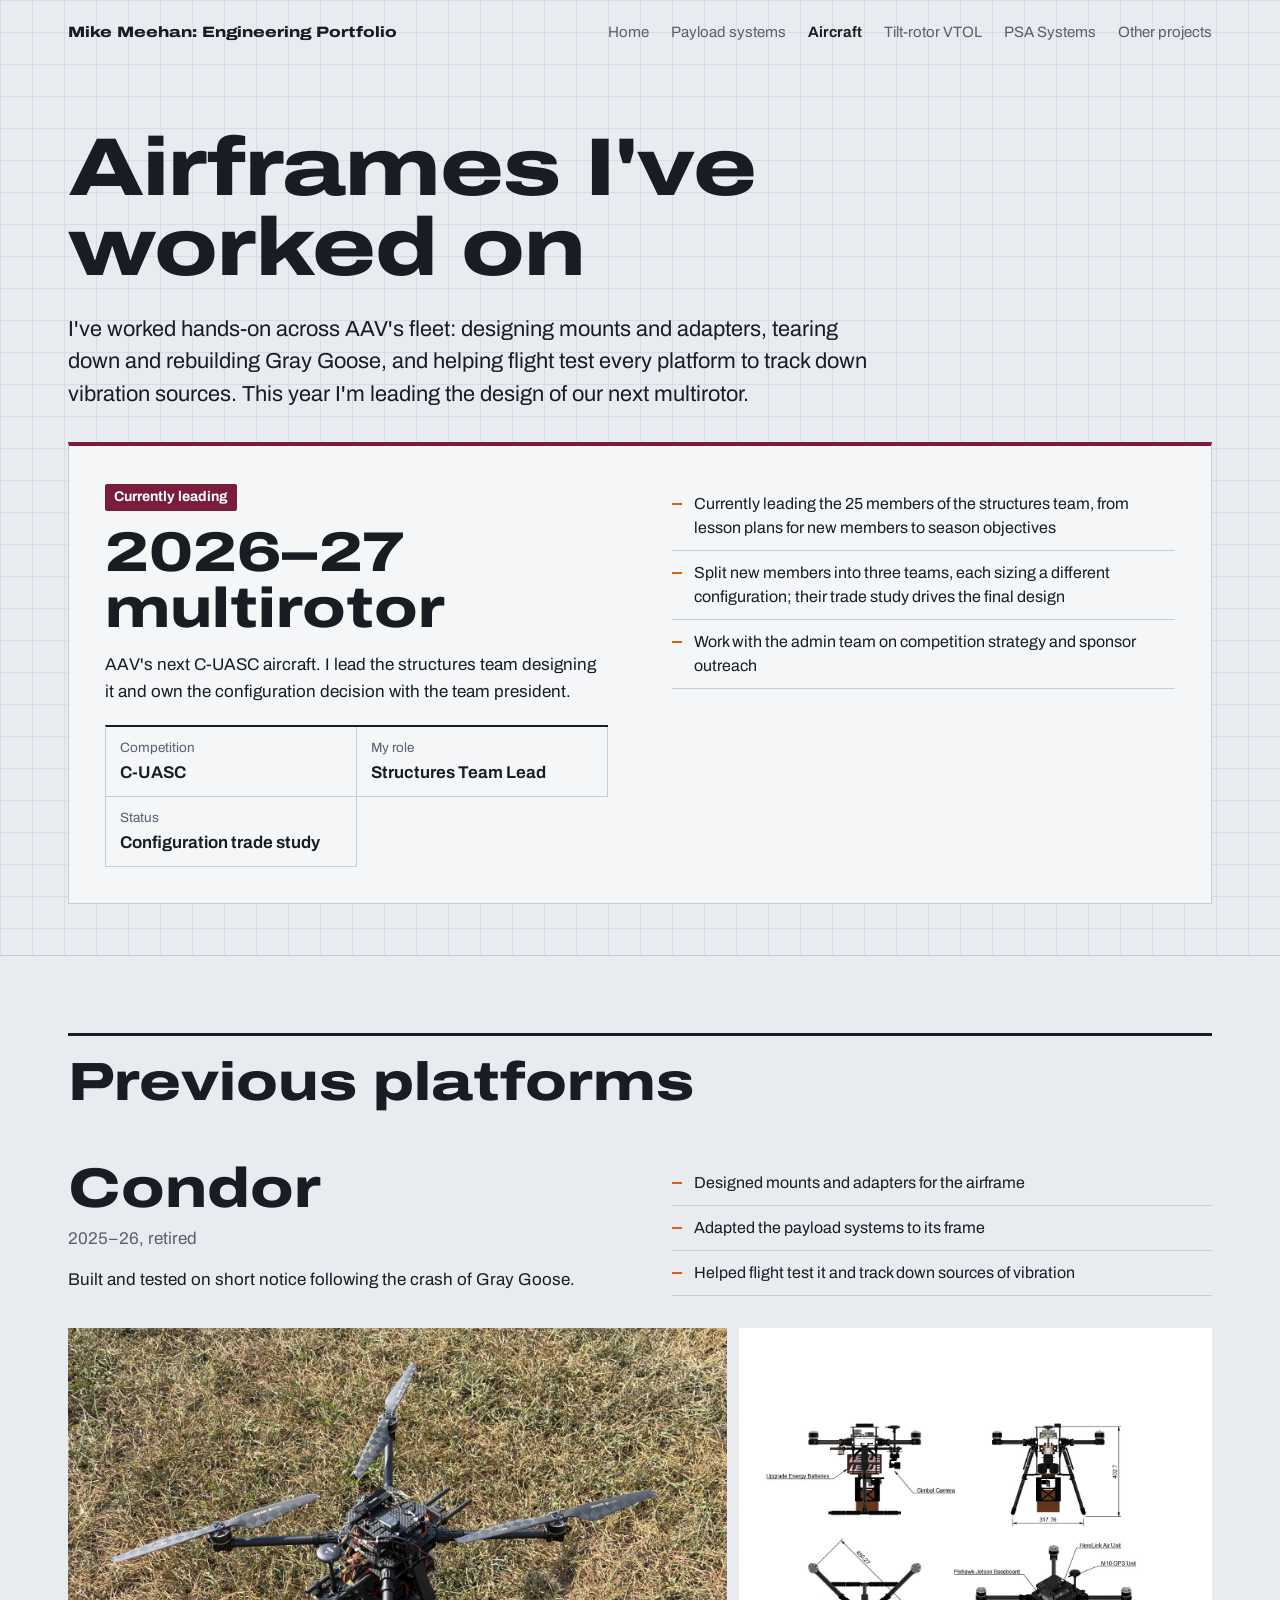
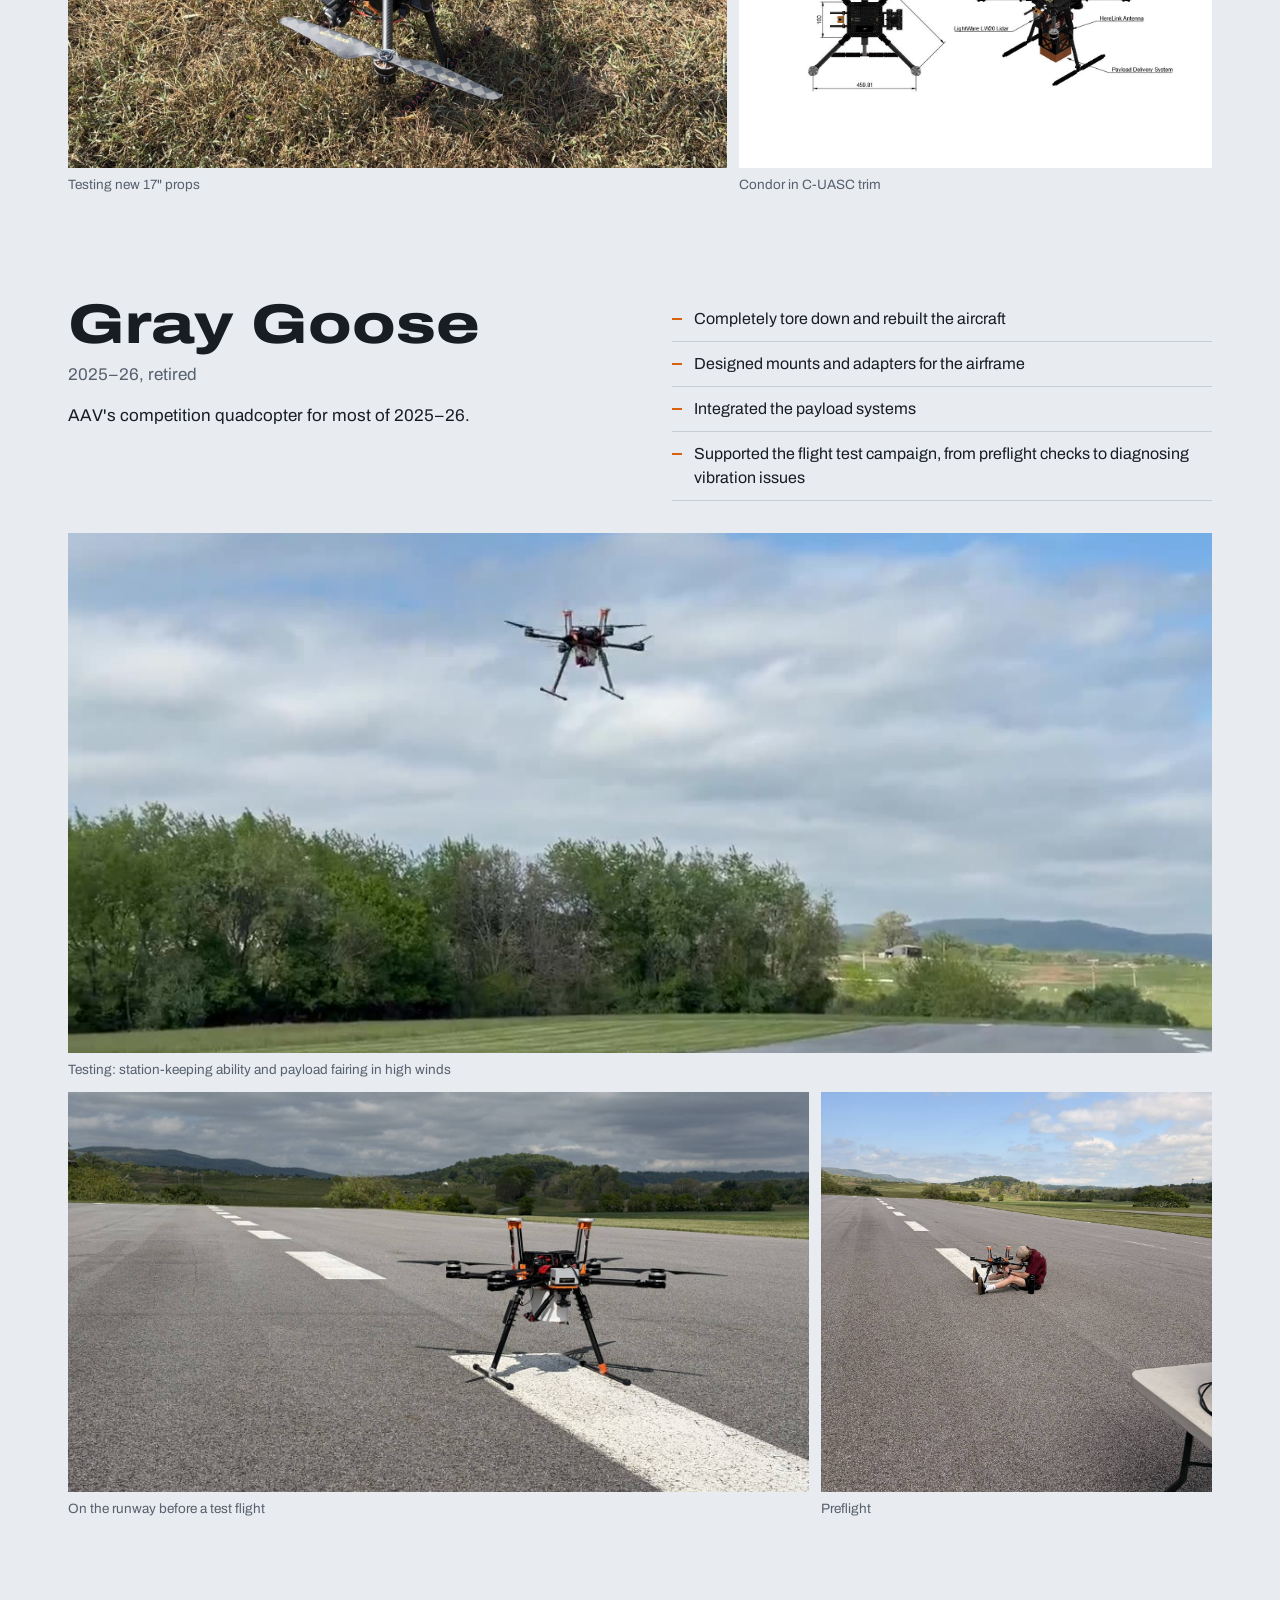
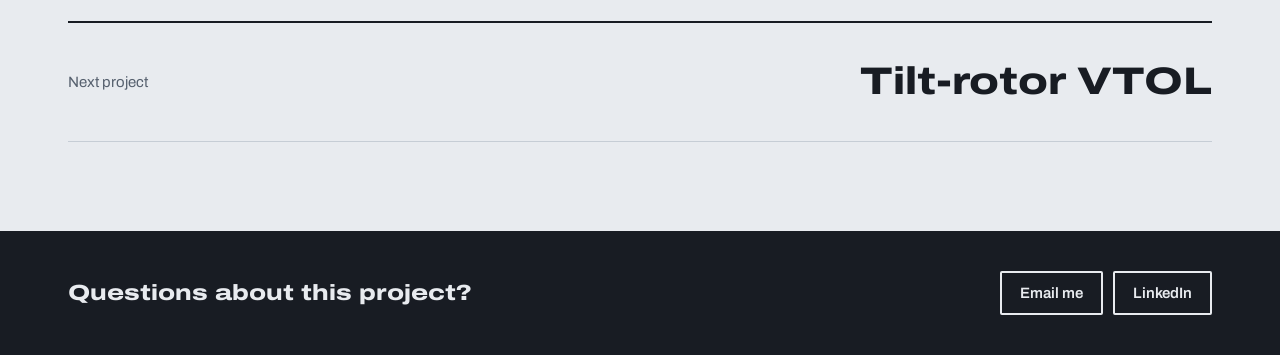
==== commit 4b7d9698: "Aircraft page: structures lead framing, tighter bullets, new captions, one Gray Goose video Co-Autho" ====
--- a/aircraft.html
+++ b/aircraft.html
@@ -33,18 +33,17 @@
           <div>
             <span class="chip">Currently leading</span>
             <h2 id="next-h" class="h-big" style="margin:14px 0">2026–27 multirotor</h2>
-            <p style="margin-bottom:20px">AAV's next C-UASC aircraft, and the first one I'm leading the design of. I own the configuration decision with the team president.</p>
+            <p style="margin-bottom:20px">AAV's next C-UASC aircraft. I lead the structures team designing it and own the configuration decision with the team president.</p>
             <dl class="tb">
               <div><dt>Competition</dt><dd>C-UASC</dd></div>
-              <div><dt>My role</dt><dd>Design lead</dd></div>
+              <div><dt>My role</dt><dd>Structures Team Lead</dd></div>
               <div><dt>Status</dt><dd>Configuration trade study</dd></div>
             </dl>
           </div>
           <ul class="ticks">
-            <li>Split this fall's new structures members into three teams, each sizing a different multicopter configuration</li>
-            <li>Wrote the lesson plans that take new members from zero to a sizing study</li>
-            <li>Their trade study feeds the configuration decision</li>
-            <li>Working with the admin team on competition strategy and sponsor outreach</li>
+            <li>Currently leading the 25 members of the structures team, from lesson plans for new members to season objectives</li>
+            <li>Split new members into three teams, each sizing a different configuration; their trade study drives the final design</li>
+            <li>Work with the admin team on competition strategy and sponsor outreach</li>
           </ul>
         </div>
         <!-- Add a trade study figure or concept CAD here once the configuration is picked:
@@ -77,11 +76,11 @@
     <div class="row">
       <figure style="flex:3 1 520px">
         <div class="media" style="--h:440px"><img src="img/condor-0580.jpg" alt="Condor quadcopter sitting on dry grass, seen from above" loading="lazy"></div>
-        <figcaption class="cap">Condor in the field</figcaption>
+        <figcaption class="cap">Testing new 17" props</figcaption>
       </figure>
       <figure style="flex:2 1 380px">
         <div class="sheet" style="--h:440px"><img src="img/condor-layout.jpg" alt="Four-view drawing of Condor with component labels" loading="lazy"></div>
-        <figcaption class="cap">Layout: HereLink air unit, M10 GPS, Pixhawk-Jetson baseboard, LW20 lidar, payload system</figcaption>
+        <figcaption class="cap">Condor in C-UASC trim</figcaption>
       </figure>
     </div>
   </section>
@@ -97,17 +96,13 @@
         <li>Completely tore down and rebuilt the aircraft</li>
         <li>Designed mounts and adapters for the airframe</li>
         <li>Integrated the payload systems</li>
-        <li>Helped flight test it and track down sources of vibration</li>
+        <li>Supported the flight test campaign, from preflight checks to diagnosing vibration issues</li>
       </ul>
     </div>
     <div class="row">
-      <figure style="flex:3 1 520px">
-        <div class="media sky" style="--h:460px"><video src="video/graygoose-flight-wide.mp4" poster="video/graygoose-flight-wide.jpg" autoplay muted loop playsinline aria-label="Gray Goose flying above a runway"></video></div>
-        <figcaption class="cap">Flight test over the runway</figcaption>
-      </figure>
-      <figure style="flex:1 1 280px">
-        <div class="media sky tall" style="--h:460px"><video src="video/graygoose-flight-close.mp4" poster="video/graygoose-flight-close.jpg" autoplay muted loop playsinline aria-label="Gray Goose hovering close to the camera"></video></div>
-        <figcaption class="cap">Low hover</figcaption>
+      <figure style="flex:1 1 100%">
+        <div class="media sky" style="--h:520px"><video src="video/graygoose-flight-wide.mp4" poster="video/graygoose-flight-wide.jpg" autoplay muted loop playsinline aria-label="Gray Goose holding position over a runway in high wind"></video></div>
+        <figcaption class="cap">Testing: station-keeping ability and payload fairing in high winds</figcaption>
       </figure>
     </div>
     <div class="row">
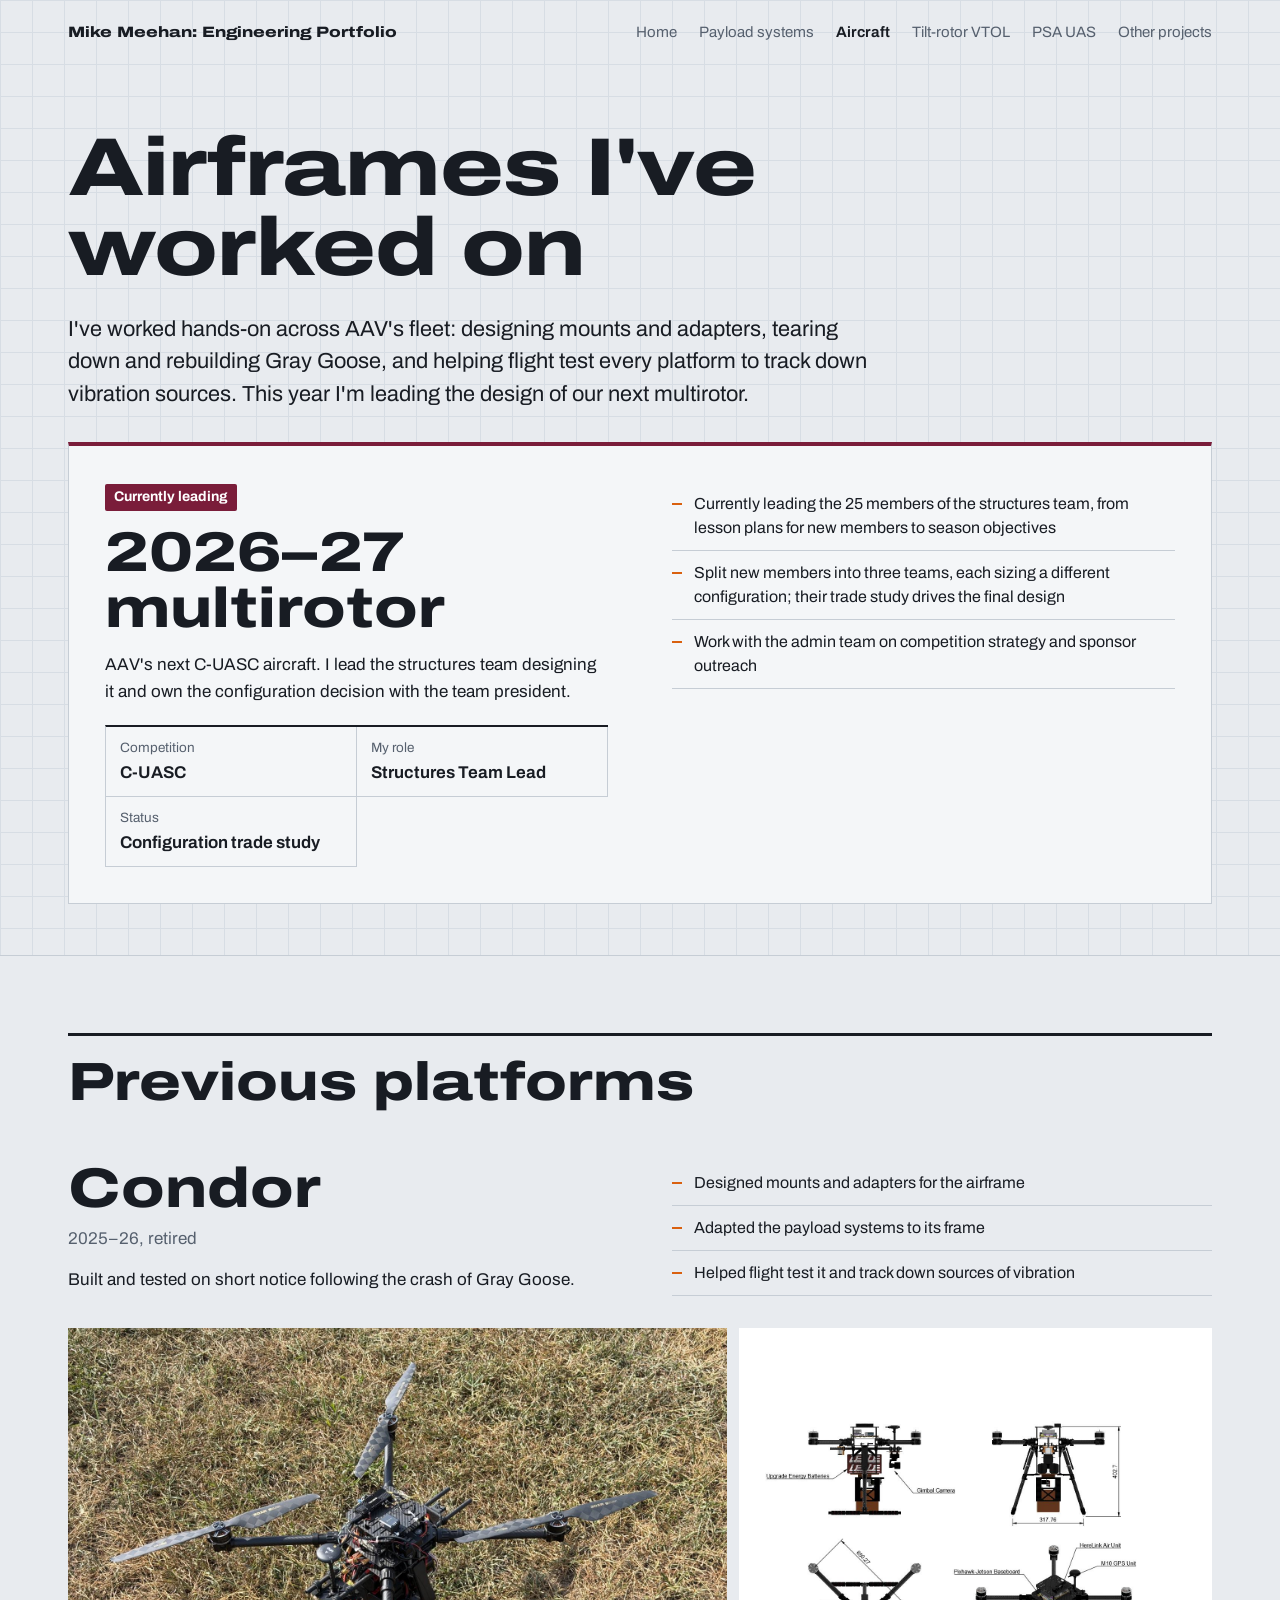
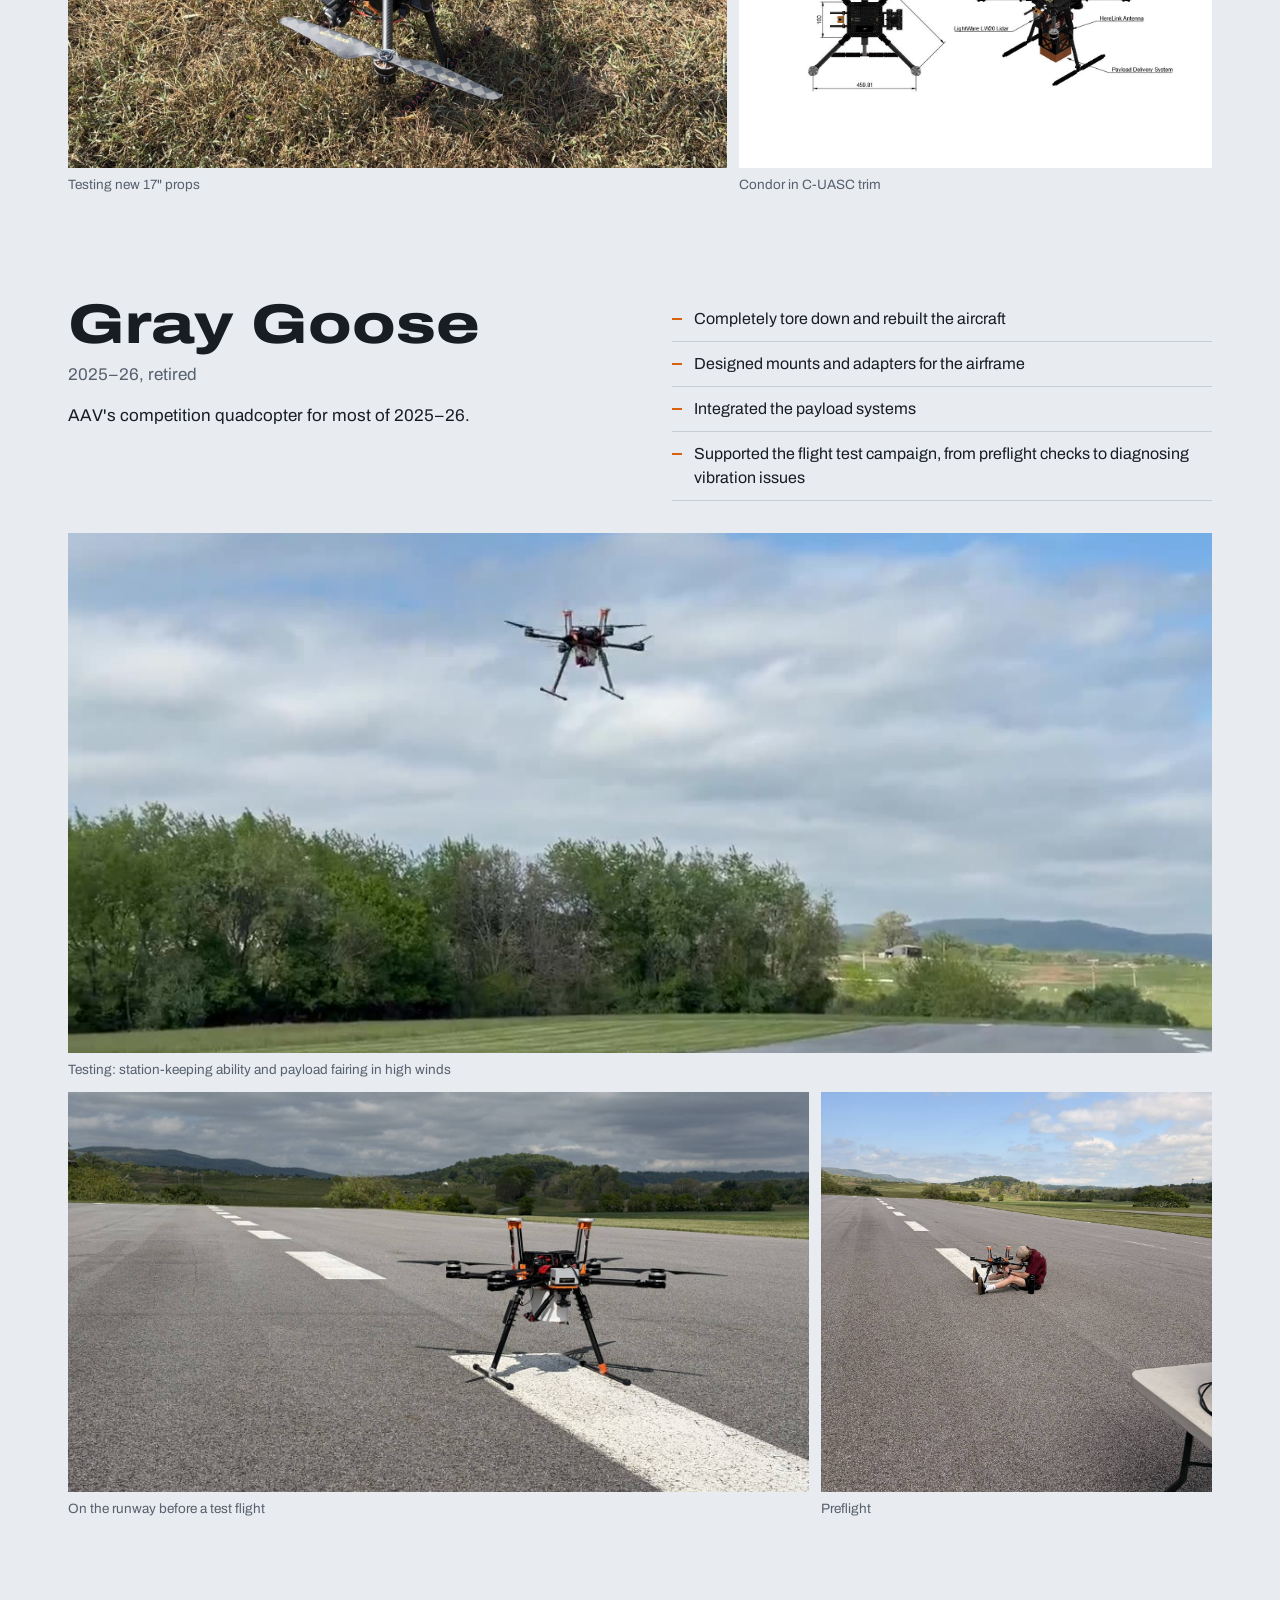
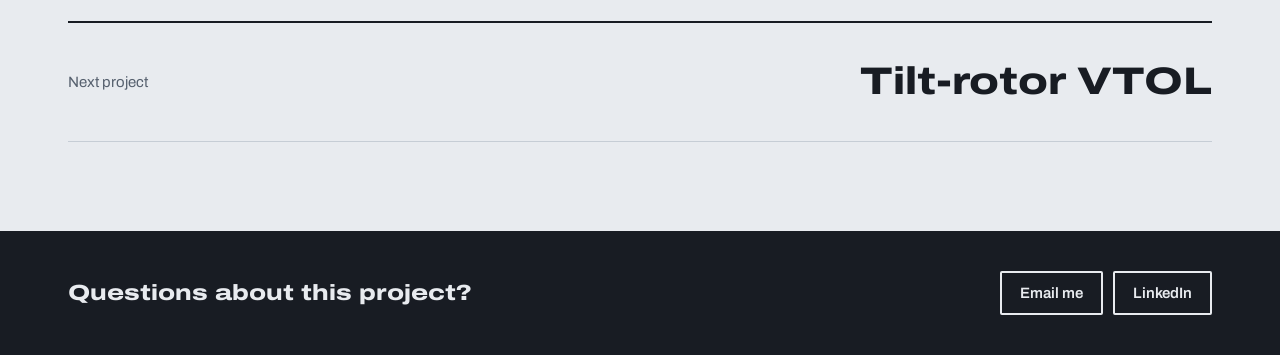
==== commit fa9b8ea3: "PSA UAS page: Alto Cirra program phases; rename PSA Systems to PSA UAS Co-Authored-By: Claude Opus 5" ====
--- a/aircraft.html
+++ b/aircraft.html
@@ -20,7 +20,7 @@
         <a href="payload.html">Payload systems</a>
         <a href="aircraft.html" aria-current="page">Aircraft</a>
         <a href="vtol.html">Tilt-rotor VTOL</a>
-        <a href="psa.html">PSA Systems</a>
+        <a href="psa.html">PSA UAS</a>
         <a href="other-projects.html">Other projects</a>
       </nav>
     </header>
--- a/css/site.css
+++ b/css/site.css
@@ -178,12 +178,15 @@
 
 .feature{background:var(--panel);border:1px solid var(--line);border-top:4px solid var(--maroon);padding:clamp(20px,3vw,36px)}
 
-/* PSA altitude scale */
-.altscale{position:relative;height:460px;background:var(--ink);color:var(--ground);flex:1 1 340px;max-width:460px}
-.altscale .tick{position:absolute;left:18px;right:18px;border-top:1px solid #3A4250;font-size:13px;color:#9AA4B1;padding-top:2px}
-.altscale .band{position:absolute;left:96px;right:18px;top:12%;height:12%;background:var(--maroon);display:flex;align-items:center;padding:0 14px;font-weight:700;font-size:15px;color:#fff}
-.altscale .note{position:absolute;left:96px;right:18px;top:27%;font-size:14px;line-height:1.35}
-.altscale .sea{position:absolute;left:18px;right:18px;bottom:0;border-top:2px solid var(--ground);font-size:13px;color:#9AA4B1;padding:4px 0 8px}
+/* PSA phases */
+.phases{list-style:none;padding:0;display:grid;grid-template-columns:repeat(auto-fit,minmax(240px,1fr));gap:12px}
+.phases li{background:var(--panel);border:1px solid var(--line);border-top:3px solid var(--ink);padding:18px 20px 22px;display:flex;flex-direction:column;gap:8px}
+.phases li.now{border-top-color:var(--maroon)}
+.phases small{font-size:13.5px;color:var(--steel)}
+.phases h3{font-variation-settings:"wdth" 112;font-size:21px;font-weight:750;line-height:1.2}
+.phases p{font-size:15.5px;line-height:1.5;color:var(--body)}
+.phases .phase-out{margin-top:auto;padding-top:10px;border-top:1px solid var(--line);color:var(--steel);font-size:14.5px}
+.phases .chip{align-self:flex-start;margin-top:auto}
 
 /* Other projects */
 .kit{display:grid;grid-template-columns:repeat(auto-fit,minmax(220px,1fr));border-top:2px solid var(--ink);margin-bottom:clamp(56px,7vw,88px)}
